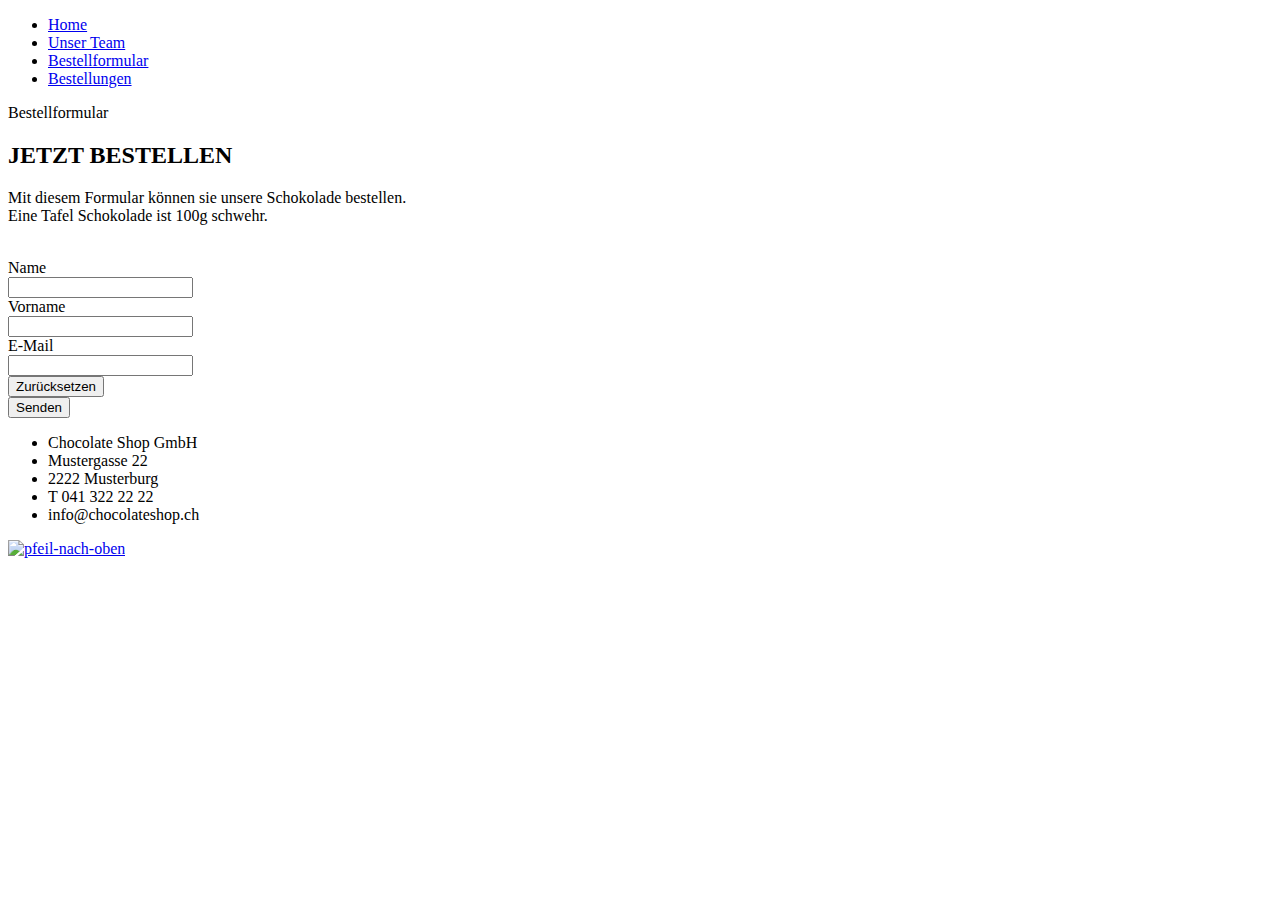
==== formular.html @ b45d3a39 "Add files via upload" ====
<!DOCTYPE html>
<html lang="de">

<head>
  <meta charset="UTF-8">
  <meta name="viewport" content="width=device-width, initial-scale=1.0">
  <!--Verlinkung des CSS Files-->
  <link rel="stylesheet" href="CSS/formular.css">
  <title>Bestellormular</title>
</head>

<body>

  <!--Aufbau des Headers-->
  <header>
    <!--Aufbau der Navigation-->
    <nav class="navigation">
      <ul class="navigation-liste">
        <li><a href="index.html">Home</a></li>
        <li><a href="shop.html">Unser Team</a></li>
        <li><a href="formular.html" id="hier">Bestellformular</a></li>
        <li><a href="ausgabe.php">Bestellungen</a></li>
      </ul>
    </nav>
    <p>Bestellformular</p>
  </header>


  <!--Aufbau der Formular Seite-->
  <section class="formular">
    <section class="bestellformular-inhalt">

      <h2>JETZT BESTELLEN</h2>

      <p class="bestellformular-einleitungstext">Mit diesem Formular können sie unsere Schokolade bestellen.<br>Eine
        Tafel Schokolade ist 100g schwehr.</p><br>
      <!--Aufbau des Formulars mit der validateForm FUnktion und der Aktion-->
      <form name="bestellformular" class="bestellformular" onsubmit="return validateForm()" action="speichern.php"
        method="post">

        <div class="eingabefelder">
          <!--Eingabefeld für den Nachnamen-->
          <label for="name">Name </label><br>
          <input type="text" id="name" name="name" required><br>
          <!--div mit error Klasse und ...Err id für die Validierung-->
          <div class="error" id="nameErr"></div>

          <!--Eingabefeld für den Vornamen-->
          <label for="vorname">Vorname </label><br>
          <input type="text" id="vorname" name="vorname" required><br>
          <!--div mit error Klasse und ...Err id für die Validierung-->
          <div class="error" id="vornameErr"></div>

          <!--Eingabefeld für die E-Mail Adresse-->
          <label for="mail">E-Mail </label><br>
          <input type="email" id="mail" name="mail" required>
          <!--div mit error Klasse und ...Err id für die Validierung-->
          <div class="error" id="mailErr"></div>

        <!--Button um alle Eingaben zurückzusetzen-->
        <div class="loeschbutton">
          <button type="reset">Zurücksetzen</button>
        </div>

        <!--Button um das Formular abzusenden-->
        <div class="sendebutton">
          <button type="submit">Senden</button>
        </div>
      </form>

      <!--Verlinkund des Javascript files für die Validierung-->
      <script src="Script/validierung.js"></script>

    </section>
  </section>

  <!--Aufbau des Footers-->
  <footer class="footerinhalt">
    <ul class="footer-adresse">
      <li>Chocolate Shop GmbH</li>
      <li>Mustergasse 22</li>
      <li>2222 Musterburg</li>
      <li>T 041 322 22 22</li>
      <li class="email-footer">info@chocolateshop.ch</li>
    </ul>

    <!--Icon unten Rechts im Footer um mit einem Klick wieder nach Oben zu gelangen-->
    <a href="#top" class="pfeil-nach-oben"><img class="pfeil-nach-oben-bild" src="Bilder/pfeil-nach-oben.png"
        alt="pfeil-nach-oben" title="nach oben"></a>
  </footer>
</body>

</html>
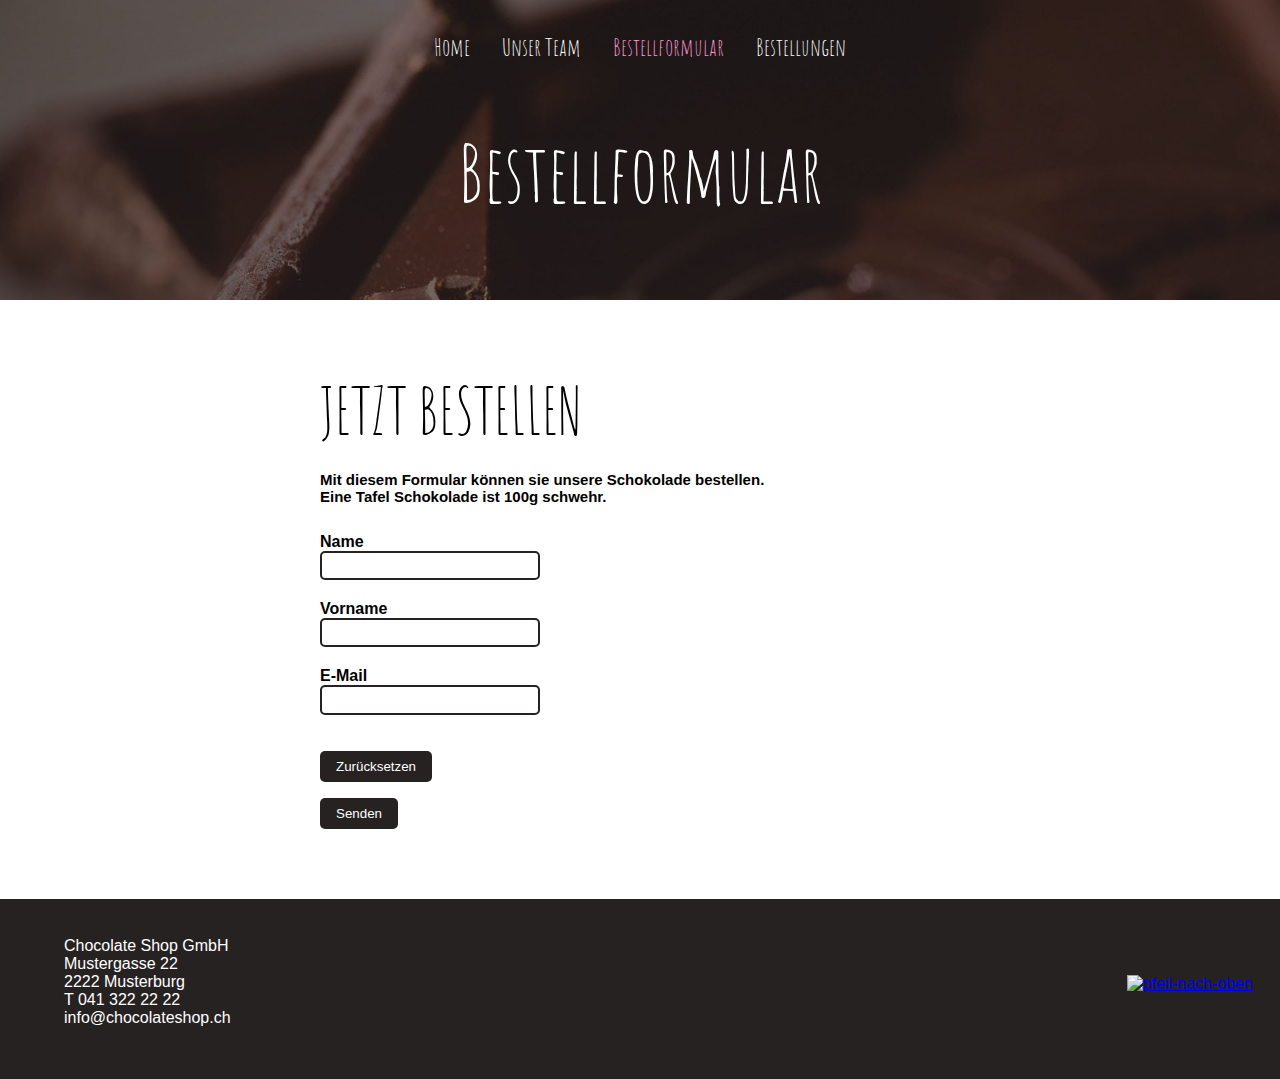
==== commit 915adcc1: "Update formular.html" ====
--- a/formular.html
+++ b/formular.html
@@ -5,7 +5,7 @@
   <meta charset="UTF-8">
   <meta name="viewport" content="width=device-width, initial-scale=1.0">
   <!--Verlinkung des CSS Files-->
-  <link rel="stylesheet" href="CSS/formular.css">
+  <link rel="stylesheet" href="assets/css/formular.css">
   <title>Bestellormular</title>
 </head>
 
@@ -85,9 +85,9 @@
     </ul>
 
     <!--Icon unten Rechts im Footer um mit einem Klick wieder nach Oben zu gelangen-->
-    <a href="#top" class="pfeil-nach-oben"><img class="pfeil-nach-oben-bild" src="Bilder/pfeil-nach-oben.png"
+    <a href="#top" class="pfeil-nach-oben"><img class="pfeil-nach-oben-bild" src="assets/Bilder/pfeil-nach-oben.png"
         alt="pfeil-nach-oben" title="nach oben"></a>
   </footer>
 </body>
 
-</html>+</html>
--- a/assets/css/formular.css
+++ b/assets/css/formular.css
@@ -0,0 +1,373 @@
+/*importierte Schriftart*/
+@import url('https://fonts.googleapis.com/css2?family=Amatic+SC&family=Tangerine&display=swap');
+
+/*Grundlegendes Styling wenn nichts anderes definiert wird*/
+*{
+    font-family: 'Segoe UI', Tahoma, Geneva, Verdana, sans-serif;
+    margin: 0;
+    padding: 0;
+    border: none;
+}
+
+/*Styling der Titel*/
+h1{
+    font-size: 6rem;
+    font-family: 'Amatic SC', cursive;
+}
+
+h2{
+    font-size: 4rem;
+    font-family: 'Amatic SC', cursive;
+    font-weight: lighter;
+}
+
+/*Styling des Headers*/
+header{
+    background-image: url(../Bilder/titelbild2.jpg);
+    color: white;
+    text-align: center;
+    background-size: cover;
+    height: 300px;
+}
+
+header p{
+    font-size: 5rem;
+    font-family: 'Amatic SC', cursive;
+    padding-top: 60px;
+}
+
+/*Styling der Navigation*/
+.navigation-liste{
+    display: flex;
+    justify-content: center;
+}
+
+.navigation-liste li{
+    list-style: none;
+    margin-top: 2rem;
+    font-size: 1.5rem;
+}
+
+.navigation-liste a{
+    text-decoration: none;
+    text-align: right;
+    color: white;
+    font-family: 'Amatic SC', cursive;
+    padding: 0 1rem 0 1rem
+}
+
+.navigation-liste a:hover{
+    color: rgb(255, 73, 173);
+}
+
+#hier{
+    color: rgb(255, 154, 210)
+}
+
+/*Styling des Formulars*/
+.formular{
+    margin: 70px 20px 70px 25%;
+}
+
+.bestellformular-inhalt h2{
+    padding-bottom: 20px;
+}
+
+.bestellformular-inhalt p{
+    font-weight: bold;
+    font-size: 15px;
+    padding-bottom: 10px;
+}
+
+.eingabefelder input{
+    margin-bottom: 10px;
+}
+
+label{
+    font-weight: bold;
+}
+
+input{
+    border: 2px solid rgb(39, 34, 34);
+    border-radius: 5px;
+    padding: 0.1rem 0.5rem 0.1rem 0.5rem;
+}
+
+textarea{
+    margin-top: 0.2rem;
+    border: 2px solid rgb(39, 34, 34);
+    border-radius: 5px;
+    padding: 0.1rem 0.5rem 0.1rem 0.5rem;
+    width: 220px;
+    height: 150px;
+}
+
+.multiplechoice label{
+    font-weight: normal;
+}
+
+.multiplechoice{
+    width: 150px;
+    margin: 0;
+}
+
+#pink-roses{
+    margin-left: 50px;
+}
+
+#salted-peanuts{
+    margin-left: 22px;
+}
+
+#crispy-chocolate{
+    margin-left: 6px;
+}
+
+#coconut-milk{
+    margin-left: 31px;
+}
+
+
+#anzahl{
+    border:2px solid rgb(39, 34, 34);
+    height: 22px;
+    width: 44px;
+    margin-left: 10px;
+    margin-bottom: 10px;
+}
+
+#anrede{
+    border:2px solid rgb(39, 34, 34);
+    border-radius: 5px;
+    margin-left: 10px;
+}
+
+#name, #vorname, #adresse, #postleitzahlundort, #mail, #telefon{
+    height: 22px;
+    width: 200px;
+}
+
+/*Styling der Fehlermeldung der Javascript-Validierung*/
+.error{
+    color: red;
+    font-size: 10px;
+    margin-bottom: 10px;
+}
+
+button{
+color: white;
+background-color:rgb(39, 34, 34);
+border: none;
+padding: 0.5rem 1rem 0.5rem 1rem;
+border-radius: 5px;
+margin-top: 1rem;
+cursor: pointer;
+}
+
+button:hover{
+    background-color: #555;
+}
+
+/*Styling des Footers*/
+.footerinhalt{
+    color: white;
+    background-color: rgb(39, 34, 34);
+    height: 180px;
+    display: flex;
+    flex-direction: row;
+    padding-right: 0;
+}
+
+.footer-adresse{
+    padding: 2.4rem 0 0 4rem;
+}
+
+.footerinhalt li{
+    list-style: none;
+}
+
+.pfeil-nach-oben{
+    padding-left: 80%;
+}
+
+.pfeil-nach-oben-bild{
+    padding-top: 4.8rem;
+    width: 35px;
+    height: 35px;
+}
+
+/*Responsive Design mit media queries*/
+@media screen and (max-width: 1680px){
+
+    .pfeil-nach-oben{
+        padding-left: 75%;
+    }
+
+}
+
+@media screen and (max-width: 1358px){
+
+    .pfeil-nach-oben{
+        padding-left: 70%;
+    }
+}
+
+@media screen and (max-width: 1070px){
+
+    .pfeil-nach-oben{
+        padding-left: 65%;
+    }
+}
+
+@media screen and (max-width: 905px){
+
+    .pfeil-nach-oben{
+        padding-left: 60%;
+    }
+
+}
+
+@media screen and (max-width: 760px){
+    
+    .pfeil-nach-oben{
+        padding-left: 55%;
+    }
+
+
+    h1 {
+        font-size: 4rem;
+        font-family: 'Amatic SC', cursive;
+    }
+    
+    header p{
+        font-size: 3rem;
+        font-family: 'Amatic SC', cursive;
+        padding-top: 80px;
+    }
+
+    h2{
+        font-size: 3rem;
+        font-family: 'Amatic SC', cursive;
+        font-weight: lighter;
+    }
+}
+
+@media screen and (max-width: 666px){
+
+    .pfeil-nach-oben{
+        padding-left: 47%;
+    }
+}
+
+@media screen and (max-width: 539px){
+
+    .pfeil-nach-oben{
+        padding-left: 35%;
+    }
+
+}
+
+@media screen and (max-width: 450px){
+
+    .pfeil-nach-oben{
+        padding-left: 25%;
+    }
+
+    .navigation-liste a{
+        font-size: 18px;
+    }
+
+
+    h1 {
+        font-size: 3.5rem;
+        font-family: 'Amatic SC', cursive;
+    }
+    
+
+    h2{
+        font-size: 2.5rem;
+        font-family: 'Amatic SC', cursive;
+        font-weight: lighter;
+    }
+
+    .formular{
+        margin-left: 15%;
+    }
+    
+}
+
+@media screen and (max-width: 380px){
+    .footer-adresse{
+        padding: 2.4rem 0 0 2rem;
+    }
+
+    h1 {
+        font-size: 3rem;
+        font-family: 'Amatic SC', cursive;
+    }
+    
+    header p{
+        font-size: 2.5rem;
+        font-family: 'Amatic SC', cursive;
+    }
+
+    h2{
+        font-size: 2rem;
+        font-family: 'Amatic SC', cursive;
+        font-weight: lighter;
+    }
+
+    .navigation-liste a{
+        padding: 0 0.5rem 0 0.5rem;
+    }
+
+}
+
+@media screen and (max-width: 340px){
+    .formular{
+        margin-left: 25px;
+    }
+}
+
+@media screen and (max-width: 330px){
+    .navigation-liste a{
+        font-size: 15px;
+    }
+}
+
+@media screen and (max-width: 320px){
+
+    .pfeil-nach-oben{
+        padding-left: 12%;
+    }
+
+    input{
+        width: 180px;
+    }
+}
+
+@media screen and (max-width: 319px){
+
+    h1 {
+        font-size: 2.7rem;
+        font-family: 'Amatic SC', cursive;
+    }
+    
+    header p{
+        font-size: 2rem;
+        font-family: 'Amatic SC', cursive;
+    }
+
+    h2{
+        font-size: 1.7rem;
+        font-family: 'Amatic SC', cursive;
+        font-weight: lighter;
+    }
+    
+    .navigation-liste li{
+        list-style: none;
+        margin-top: 2rem;
+        font-size: 1.2rem;
+    }
+
+}
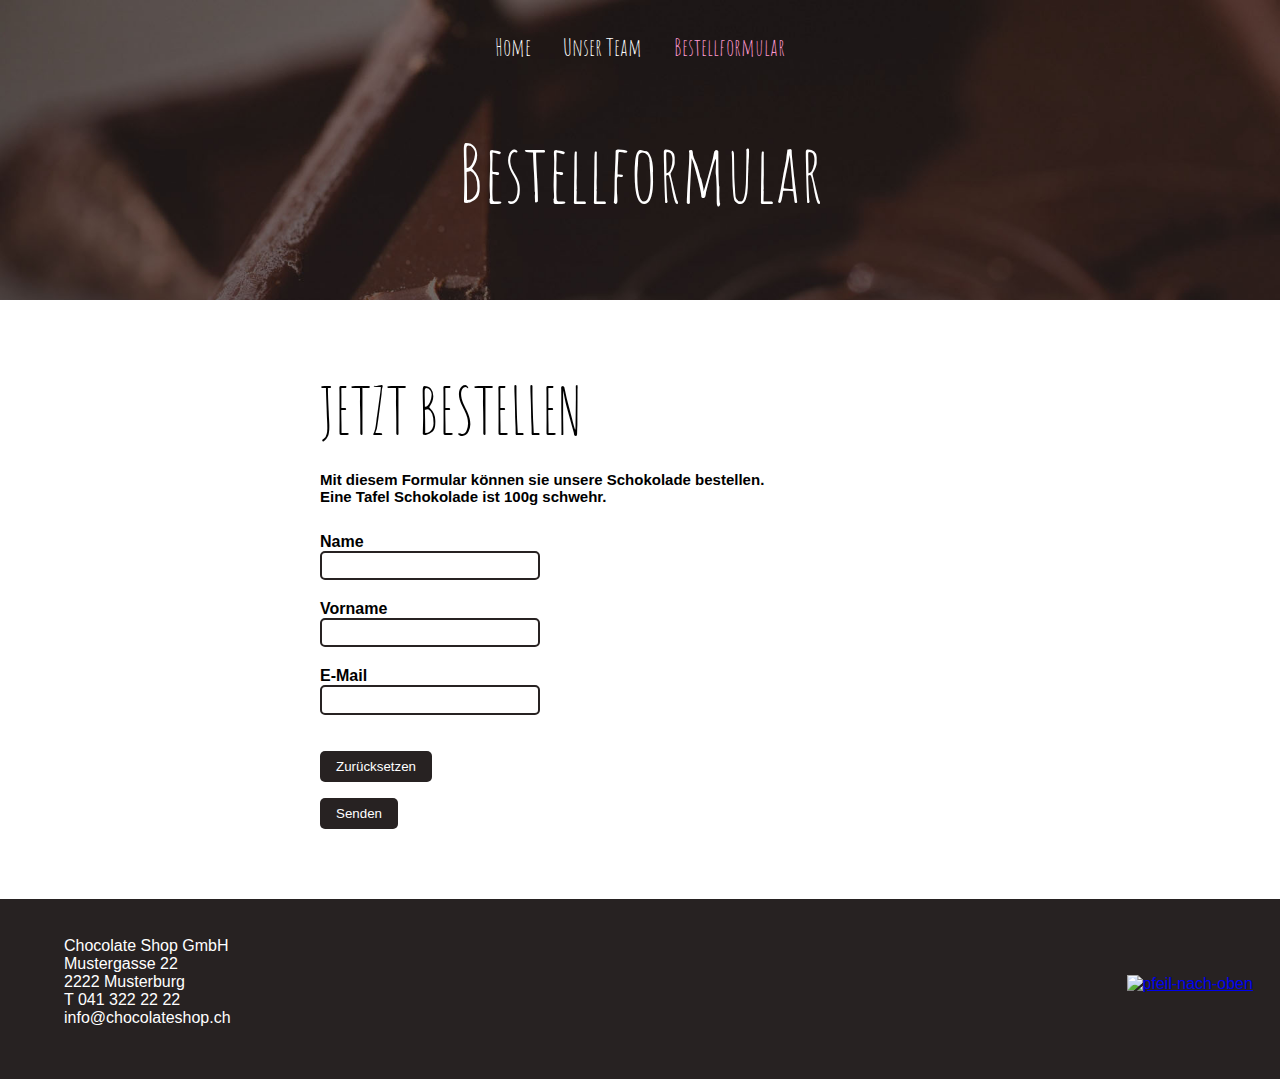
==== commit a23d560a: "Update formular.html" ====
--- a/formular.html
+++ b/formular.html
@@ -19,7 +19,6 @@
         <li><a href="index.html">Home</a></li>
         <li><a href="shop.html">Unser Team</a></li>
         <li><a href="formular.html" id="hier">Bestellformular</a></li>
-        <li><a href="ausgabe.php">Bestellungen</a></li>
       </ul>
     </nav>
     <p>Bestellformular</p>
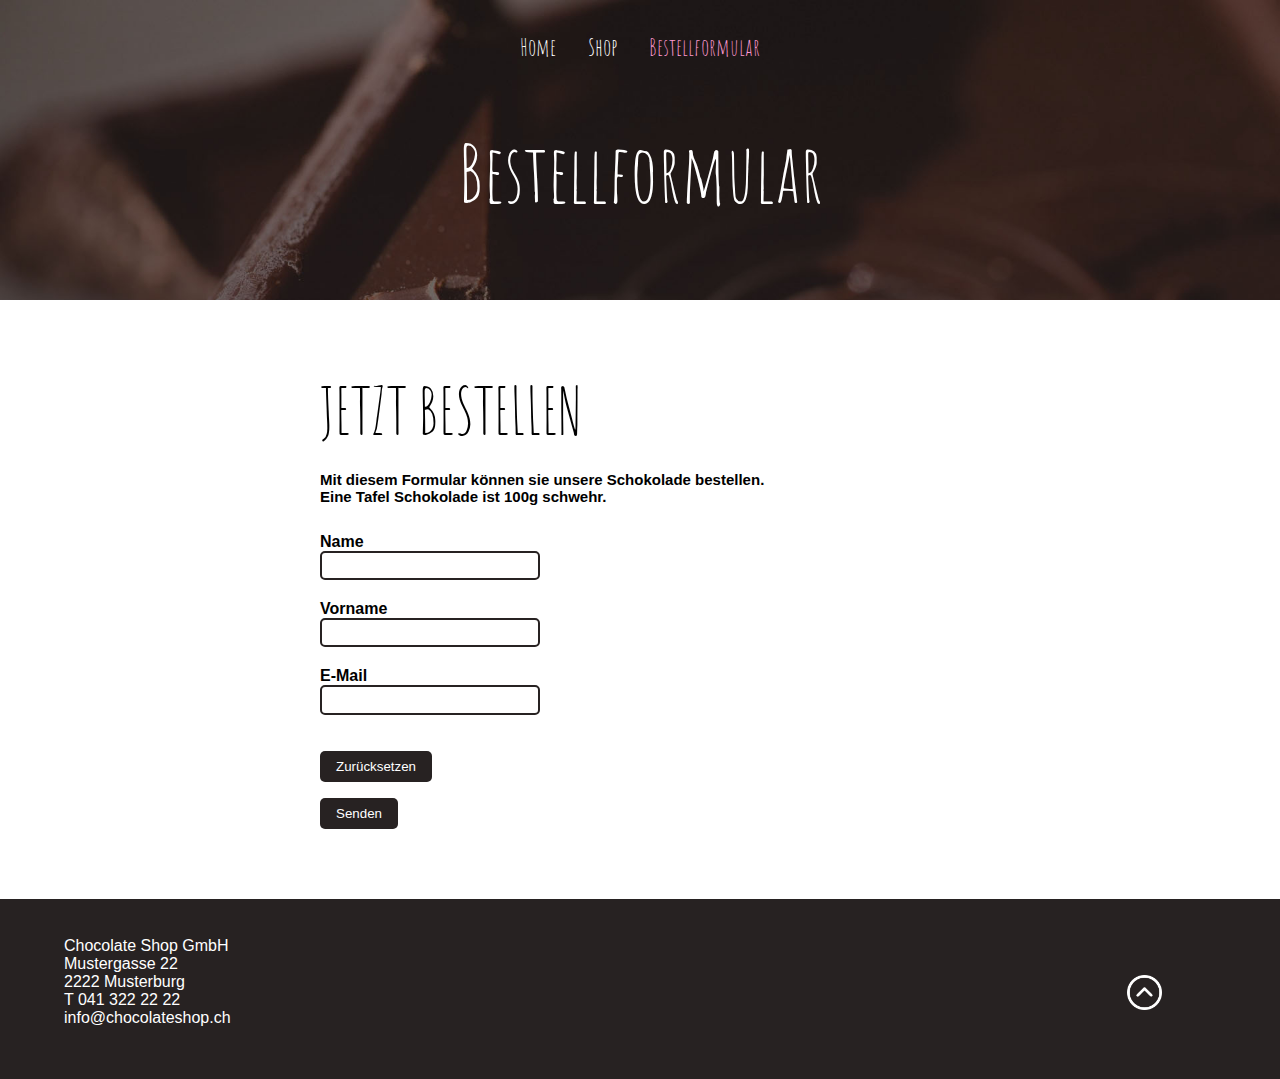
==== commit 3a66d080: "Update formular.html" ====
--- a/formular.html
+++ b/formular.html
@@ -17,7 +17,7 @@
     <nav class="navigation">
       <ul class="navigation-liste">
         <li><a href="index.html">Home</a></li>
-        <li><a href="shop.html">Unser Team</a></li>
+        <li><a href="shop.html">Shop</a></li>
         <li><a href="formular.html" id="hier">Bestellformular</a></li>
       </ul>
     </nav>
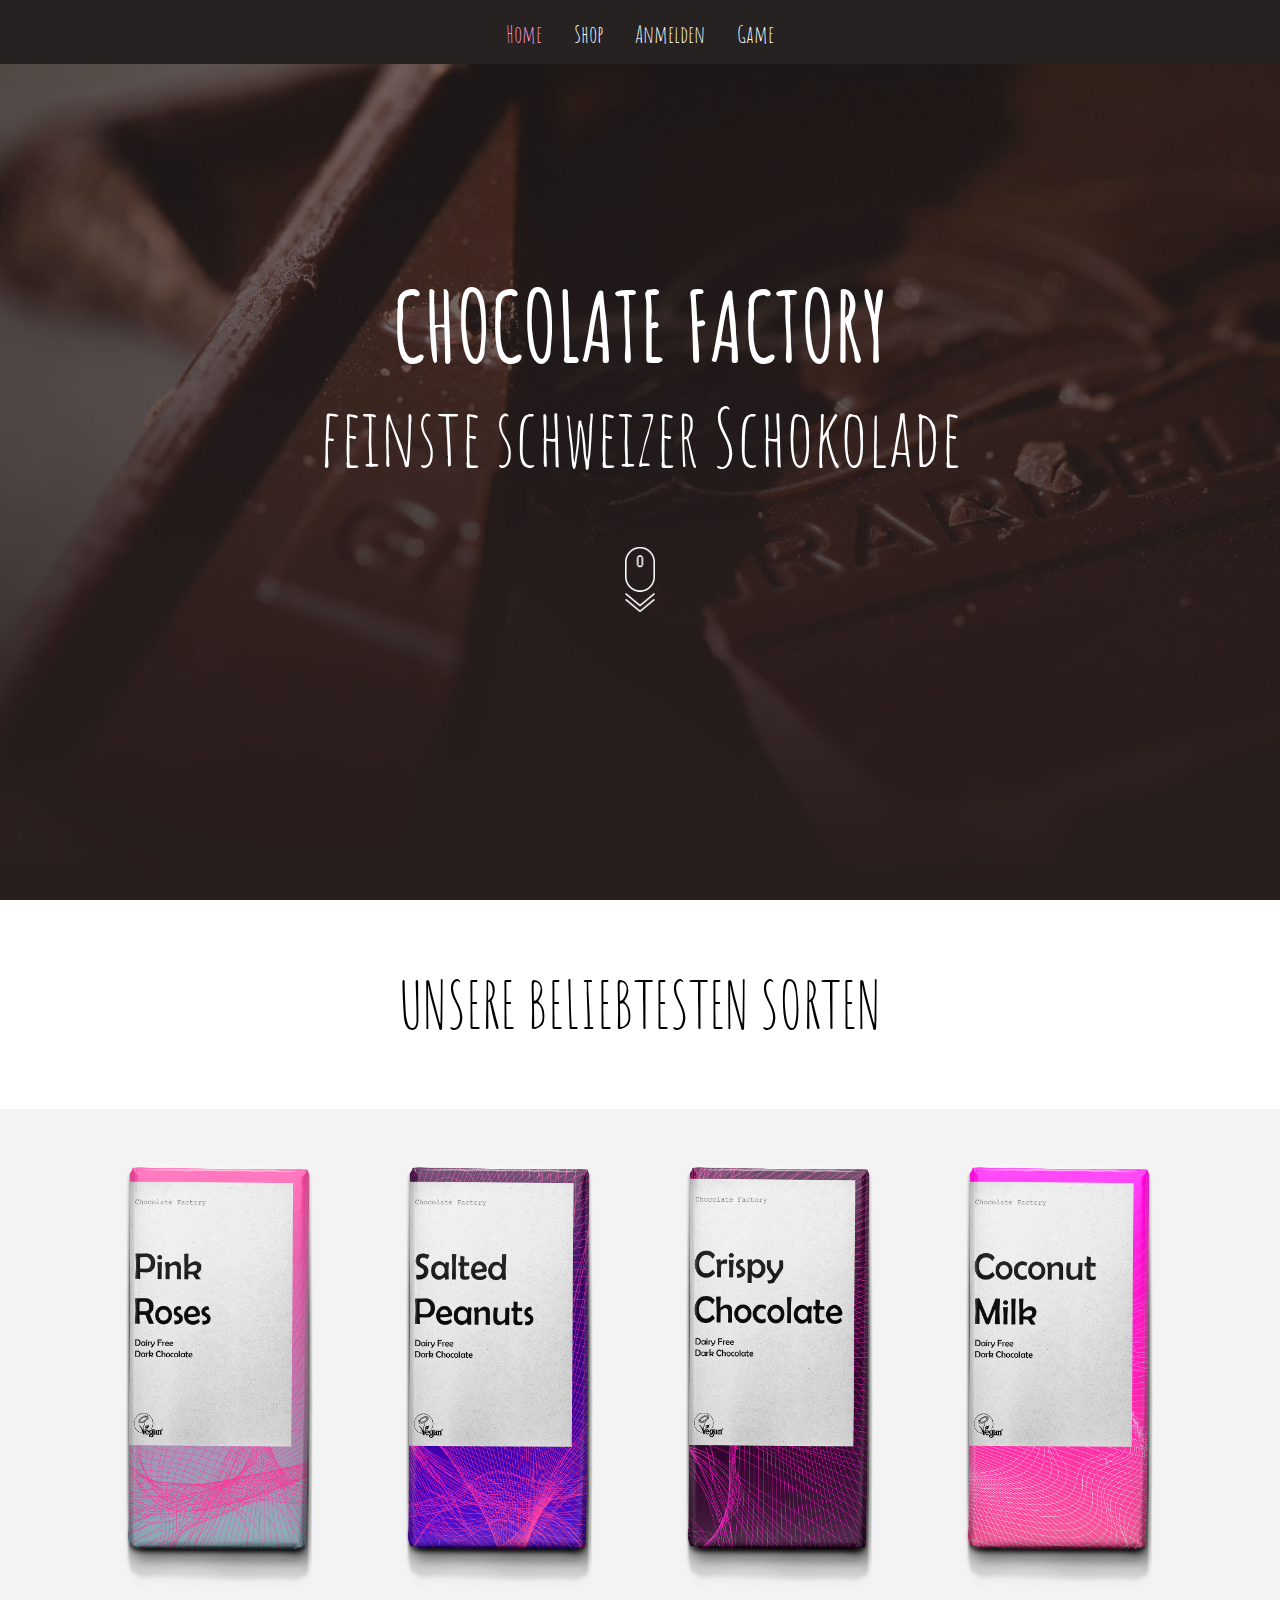
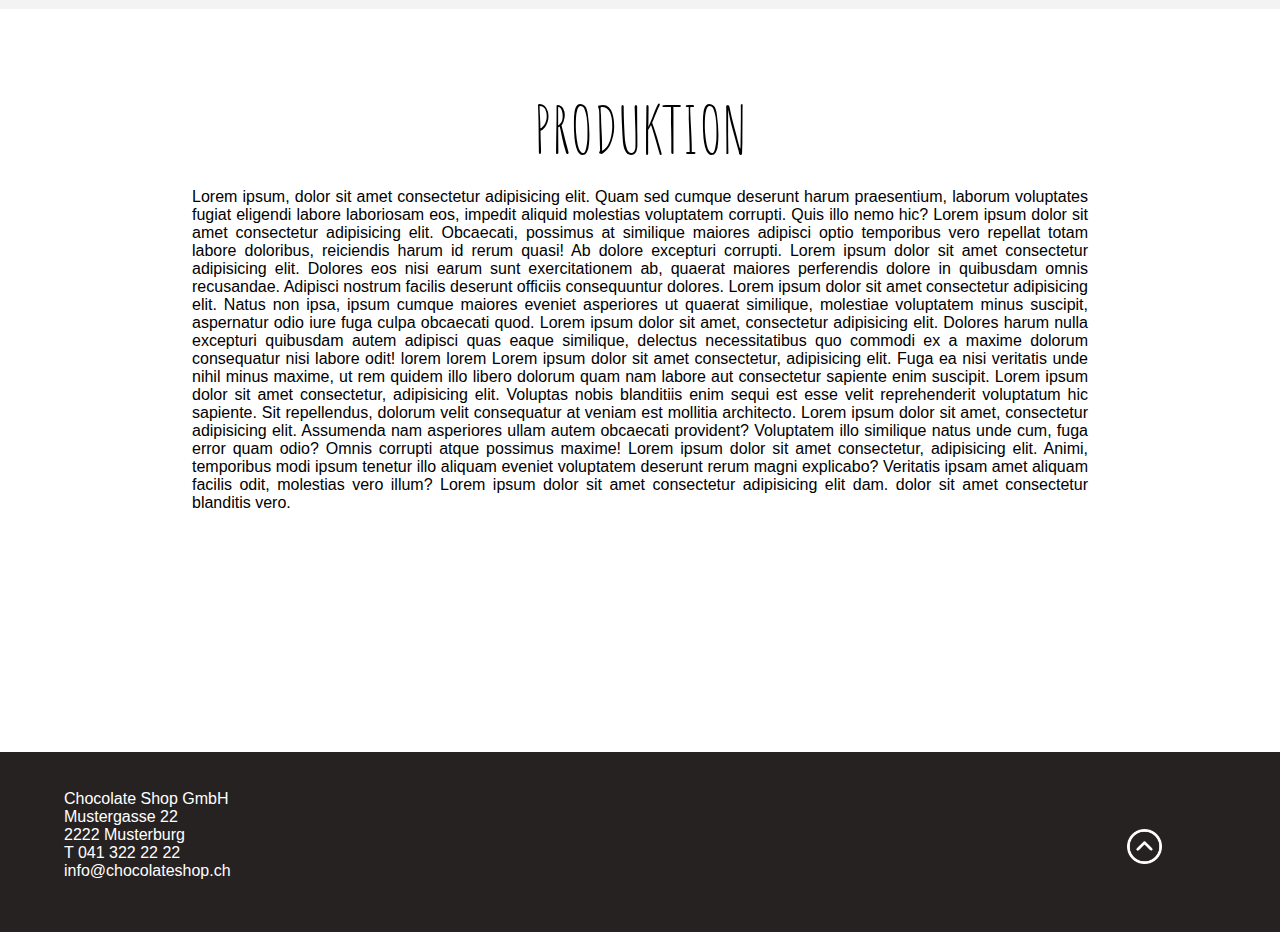
==== commit b82a7c18: "Update formular.html" ====
--- a/formular.html
+++ b/formular.html
@@ -2,91 +2,95 @@
 <html lang="de">
 
 <head>
-  <meta charset="UTF-8">
-  <meta name="viewport" content="width=device-width, initial-scale=1.0">
-  <!--Verlinkung des CSS Files-->
-  <link rel="stylesheet" href="assets/css/formular.css">
-  <title>Bestellormular</title>
+    <meta charset="UTF-8">
+    <meta http-equiv="X-UA-Compatible" content="IE=edge">
+    <meta name="viewport" content="width=device-width, initial-scale=1.0">
+    <!--Verlinkung des CSS files-->
+    <link href="assets/css/style.css" rel="stylesheet">
+    <title>Chocolate Shop</title>
 </head>
 
 <body>
+    <!--Aufbau des Headers-->
+    <header>
 
-  <!--Aufbau des Headers-->
-  <header>
-    <!--Aufbau der Navigation-->
-    <nav class="navigation">
-      <ul class="navigation-liste">
-        <li><a href="index.html">Home</a></li>
-        <li><a href="shop.html">Shop</a></li>
-        <li><a href="formular.html" id="hier">Bestellformular</a></li>
-      </ul>
-    </nav>
-    <p>Bestellformular</p>
-  </header>
+        <!--Aufbau der Navigation-->
+        <nav class="navigation">
+            <ul class="navigation-liste">
+                <li><a href="index.html" id="hier">Home</a></li>
+                <li><a href="shop.html">Shop</a></li>
+                <li><a href="formular.html">Anmelden</a></li>
+                <li><a href="game.html">Game</a></li>
+            </ul>
+        </nav>
+        <h1>CHOCOLATE FACTORY</h1>
+        <p>feinste schweizer Schokolade</p>
 
+        <img class="pfeil-icon" src="assets/Bilder/scroll-icon.png" alt="scroll-icon" title="nach unten scrollen">
+    </header>
 
-  <!--Aufbau der Formular Seite-->
-  <section class="formular">
-    <section class="bestellformular-inhalt">
+    <!--Aufbau der Sortenvorschau-->
+    <section id="sorten-vorschau">
+        <h2>UNSERE BELIEBTESTEN SORTEN</h2>
+        <div class="sorten-vorschau-inhalt">
+            <img class="bild-bestseller" src="assets/Bilder/pink-rose.png" alt="pink-roses" title="Pink Roses">
+            <img class="bild-bestseller" src="assets/Bilder/salted-peanuts.png" alt="salted-peanuts" title="Salted Peanuts">
+            <img class="bild-bestseller" src="assets/Bilder/crispy-chocolat.png" alt="crispy-chocolate" title="Crispy Chocolate">
+            <img class="bild-bestseller" src="assets/Bilder/coconut-milk.png" alt="coconut-milk" title="Coconut Milk">
+        </div>
+    </section>
 
-      <h2>JETZT BESTELLEN</h2>
+    <!--Inhalt des Produktion-Texts auf der Startseite-->
+    <div class="produktion">
+        <h2>PRODUKTION</h2><br>
+        <p>
+            Lorem ipsum, dolor sit amet consectetur adipisicing elit. Quam sed cumque deserunt harum praesentium,
+            laborum voluptates fugiat eligendi labore laboriosam eos, impedit aliquid molestias voluptatem corrupti.
+            Quis illo nemo hic? Lorem ipsum dolor sit amet consectetur adipisicing elit. Obcaecati, possimus at
+            similique
+            maiores adipisci optio temporibus vero repellat totam labore doloribus, reiciendis harum id rerum quasi!
+            Ab dolore excepturi corrupti. Lorem ipsum dolor sit amet consectetur adipisicing elit. Dolores eos nisi
+            earum sunt exercitationem ab, quaerat maiores perferendis dolore in quibusdam omnis recusandae. Adipisci
+            nostrum facilis deserunt officiis consequuntur dolores. Lorem ipsum dolor sit amet consectetur adipisicing
+            elit.
+            Natus non ipsa, ipsum cumque maiores eveniet asperiores ut quaerat similique, molestiae voluptatem minus
+            suscipit,
+            aspernatur odio iure fuga culpa obcaecati quod. Lorem ipsum dolor sit amet, consectetur adipisicing elit.
+            Dolores harum nulla excepturi quibusdam autem adipisci quas eaque similique, delectus necessitatibus quo
+            commodi ex a maxime dolorum consequatur nisi labore odit! lorem lorem Lorem ipsum dolor sit amet
+            consectetur,
+            adipisicing elit. Fuga ea nisi veritatis unde nihil minus maxime, ut rem quidem illo libero dolorum quam nam
+            labore aut consectetur sapiente enim suscipit. Lorem ipsum dolor sit amet consectetur, adipisicing elit.
+            Voluptas
+            nobis blanditiis enim sequi est esse velit reprehenderit voluptatum hic sapiente. Sit repellendus, dolorum
+            velit consequatur at veniam est mollitia architecto. Lorem ipsum dolor sit amet, consectetur adipisicing
+            elit.
+            Assumenda nam asperiores ullam autem obcaecati provident? Voluptatem illo similique natus unde cum, fuga
+            error
+            quam odio? Omnis corrupti atque possimus maxime! Lorem ipsum dolor sit amet consectetur, adipisicing elit.
+            Animi,
+            temporibus modi ipsum tenetur illo aliquam eveniet voluptatem deserunt rerum magni explicabo? Veritatis
+            ipsam
+            amet aliquam facilis odit, molestias vero illum? Lorem ipsum dolor sit amet consectetur adipisicing elit
+            dam.
+            dolor sit amet consectetur blanditis vero.
+        </p>
+    </div>
 
-      <p class="bestellformular-einleitungstext">Mit diesem Formular können sie unsere Schokolade bestellen.<br>Eine
-        Tafel Schokolade ist 100g schwehr.</p><br>
-      <!--Aufbau des Formulars mit der validateForm FUnktion und der Aktion-->
-      <form name="bestellformular" class="bestellformular" onsubmit="return validateForm()" action="speichern.php"
-        method="post">
+    <!--Aufbau des Footers-->
+    <footer class="footerinhalt">
+        <ul class="footer-adresse">
+            <li>Chocolate Shop GmbH</li>
+            <li>Mustergasse 22</li>
+            <li>2222 Musterburg</li>
+            <li>T 041 322 22 22</li>
+            <li class="email-footer">info@chocolateshop.ch</li>
+        </ul>
 
-        <div class="eingabefelder">
-          <!--Eingabefeld für den Nachnamen-->
-          <label for="name">Name </label><br>
-          <input type="text" id="name" name="name" required><br>
-          <!--div mit error Klasse und ...Err id für die Validierung-->
-          <div class="error" id="nameErr"></div>
-
-          <!--Eingabefeld für den Vornamen-->
-          <label for="vorname">Vorname </label><br>
-          <input type="text" id="vorname" name="vorname" required><br>
-          <!--div mit error Klasse und ...Err id für die Validierung-->
-          <div class="error" id="vornameErr"></div>
-
-          <!--Eingabefeld für die E-Mail Adresse-->
-          <label for="mail">E-Mail </label><br>
-          <input type="email" id="mail" name="mail" required>
-          <!--div mit error Klasse und ...Err id für die Validierung-->
-          <div class="error" id="mailErr"></div>
-
-        <!--Button um alle Eingaben zurückzusetzen-->
-        <div class="loeschbutton">
-          <button type="reset">Zurücksetzen</button>
-        </div>
-
-        <!--Button um das Formular abzusenden-->
-        <div class="sendebutton">
-          <button type="submit">Senden</button>
-        </div>
-      </form>
-
-      <!--Verlinkund des Javascript files für die Validierung-->
-      <script src="Script/validierung.js"></script>
-
-    </section>
-  </section>
-
-  <!--Aufbau des Footers-->
-  <footer class="footerinhalt">
-    <ul class="footer-adresse">
-      <li>Chocolate Shop GmbH</li>
-      <li>Mustergasse 22</li>
-      <li>2222 Musterburg</li>
-      <li>T 041 322 22 22</li>
-      <li class="email-footer">info@chocolateshop.ch</li>
-    </ul>
-
-    <!--Icon unten Rechts im Footer um mit einem Klick wieder nach Oben zu gelangen-->
-    <a href="#top" class="pfeil-nach-oben"><img class="pfeil-nach-oben-bild" src="assets/Bilder/pfeil-nach-oben.png"
-        alt="pfeil-nach-oben" title="nach oben"></a>
-  </footer>
+        <!--Icon unten Rechts im Footer um mit einem Klick wieder nach Oben zu gelangen-->
+        <a href="#top" class="pfeil-nach-oben"><img class="pfeil-nach-oben-bild" src="assets/Bilder/pfeil-nach-oben.png"
+                alt="pfeil-nach-oben" title="nach oben"></a>
+    </footer>
 </body>
 
 </html>
--- a/assets/css/style.css
+++ b/assets/css/style.css
@@ -0,0 +1,511 @@
+/*importierte Schriftart*/
+@import url('https://fonts.googleapis.com/css2?family=Amatic+SC&family=Tangerine&display=swap');
+
+/*Grundlegendes Styling wenn nichts anderes definiert wird*/
+*{
+    font-family: 'Segoe UI', Tahoma, Geneva, Verdana, sans-serif;
+    margin: 0;
+    padding: 0;
+    border: none;
+}
+
+/*Styling der Titel*/
+h1{
+    font-size: 6rem;
+    font-family: 'Amatic SC', cursive;
+}
+
+h2{
+    font-size: 4rem;
+    font-family: 'Amatic SC', cursive;
+    font-weight: lighter;
+}
+
+/*Styling des Headers*/
+header{
+    background-image: url(../Bilder/titelbild2.jpg);
+    color: white;
+    text-align: center;
+    background-size: cover;
+    height: 1500px;
+}
+
+header h1 {
+    padding-top: 300px;
+}
+
+header p{
+    font-size: 5rem;
+    font-family: 'Amatic SC', cursive;
+}
+
+.pfeil-icon{
+    padding-top: 60px;
+    width: 30px;
+    height: 65px;
+}
+
+/*Styling der Navigation*/
+
+.navigation{
+    position: sticky;
+    top: 0;
+}
+
+.navigation-liste{
+    display: flex;
+    justify-content: center;
+    background-color: rgb(39, 34, 34);
+    height: 4rem;
+}
+
+
+.navigation-liste li{
+    list-style: none;
+    margin-top: 1.2rem;
+    font-size: 1.5rem;
+}
+
+.navigation-liste a{
+    text-decoration: none;
+    text-align: right;
+    color: white;
+    font-family: 'Amatic SC', cursive;
+    padding: 0 1rem 0 1rem
+}
+
+.navigation-liste a:hover{
+    color: rgb(255, 73, 173);
+}
+
+#hier{
+    color: rgb(255, 154, 210)
+}
+
+/*Styling der Sorten Vorschau*/
+#sorten-vorschau h2{
+    padding: 4rem;
+    text-align: center;
+}
+
+.sorten-vorschau-inhalt{
+    display: flex;
+    flex-direction: row;
+    justify-content: center;
+    background-color: #f3f3f3;
+    height: 500px;
+}
+
+.sorten-vorschau-inhalt > img{
+    background-color: #f3f3f3;
+    color: white;    
+    text-align: center;
+    font-size: 30px;
+}
+
+.bild-bestseller{
+    width: 200px;
+    height: 430px;
+    padding: 50px 40px 0 40px;
+}
+
+/*Styling des Produktion-Textes*/
+.produktion{
+    margin: 50px 25% 50% 25%;
+}
+
+.produktion h2{
+    text-align: center;
+    margin-top: 5rem;
+}
+
+.produktion p{
+    text-align: justify;
+}
+
+/*Styling des Footers*/
+.footerinhalt{
+    color: white;
+    background-color: rgb(39, 34, 34);
+    height: 180px;
+    display: flex;
+    flex-direction: row;
+    margin-top: -750px;
+    padding-right: 0;
+}
+
+.footer-adresse{
+    padding: 2.4rem 0 0 4rem;
+}
+
+.footerinhalt li{
+    list-style: none;
+}
+
+.pfeil-nach-oben{
+    padding-left: 80%;
+}
+
+.pfeil-nach-oben-bild{
+    padding-top: 4.8rem;
+    width: 35px;
+    height: 35px;
+}
+
+/*Responsive Design mit media queries*/
+@media screen and (max-width: 1899px){
+
+    header{
+        background-image: url(../Bilder/titelbild2.jpg);
+        color: white;
+        text-align: center;
+        background-size: cover;
+        height: 900px;
+    }
+
+    .produktion{
+        margin: 50px 20% 50% 20%;
+    }
+
+    header h1 {
+        padding-top: 200px;
+    }
+}
+
+
+@media screen and (max-width: 1680px){
+
+    .footerinhalt{
+        color: white;
+        background-color: rgb(39, 34, 34);
+        height: 180px;
+        display: flex;
+        flex-direction: row;
+        margin-top: -600px;
+        padding-right: 0;
+    }
+
+    .pfeil-nach-oben{
+        padding-left: 75%;
+    }
+
+    .produktion{
+        margin: 50px 15% 50% 15%;
+    }
+}
+
+@media screen and (max-width: 1358px){
+    .footerinhalt{
+        color: white;
+        background-color: rgb(39, 34, 34);
+        height: 180px;
+        display: flex;
+        flex-direction: row;
+        margin-top: -400px;
+        padding-right: 0;
+    }
+
+    .pfeil-nach-oben{
+        padding-left: 70%;
+    }
+}
+
+@media screen and (max-width: 1200px){
+    .sorten-vorschau-inhalt img{
+        width: 150px;
+        height: 300px;
+    }
+
+    .sorten-vorschau-inhalt{
+        display: flex;
+        flex-direction: row;
+        justify-content: center;
+        background-color: #f3f3f3;
+        height: 380px;
+    }
+}
+
+@media screen and (max-width: 1070px){
+
+    .pfeil-nach-oben{
+        padding-left: 65%;
+    }
+}
+
+@media screen and (max-width: 905px){
+
+    .pfeil-nach-oben{
+        padding-left: 60%;
+    }
+
+    .footerinhalt{
+        color: white;
+        background-color: rgb(39, 34, 34);
+        height: 180px;
+        display: flex;
+        flex-direction: row;
+        margin-top: -300px;
+        padding-right: 0;
+    }
+
+    .bild-bestseller{
+        width: 200px;
+        height: 430px;
+        padding: 50px 20px 0 20px;
+    }
+}
+
+@media screen and (max-width: 760px){
+    
+    .pfeil-nach-oben{
+        padding-left: 55%;
+    }
+
+    .footerinhalt{
+        color: white;
+        background-color: rgb(39, 34, 34);
+        height: 180px;
+        display: flex;
+        flex-direction: row;
+        margin-top: -200px;
+        padding-right: 0;
+    }
+
+    .bild-bestseller{
+        width: 200px;
+        height: 430px;
+        padding: 50px 40px 0 40px;
+    }
+
+    h1 {
+        font-size: 4rem;
+        font-family: 'Amatic SC', cursive;
+    }
+    
+    header p{
+        font-size: 3rem;
+        font-family: 'Amatic SC', cursive;
+    }
+
+    .produktion{
+        margin: 50px 10% 50% 10%;
+    }
+
+    .sorten-vorschau-inhalt{
+        display: flex;
+        flex-direction: row;
+        justify-content: center;
+        background-color: #f3f3f3;
+        height: 800px;
+        flex-wrap: wrap;
+    }
+
+    h2{
+        font-size: 3rem;
+        font-family: 'Amatic SC', cursive;
+        font-weight: lighter;
+    }
+}
+
+@media screen and (max-width: 666px){
+
+    .pfeil-nach-oben{
+        padding-left: 47%;
+    }
+}
+
+@media screen and (max-width: 539px){
+
+    .pfeil-nach-oben{
+        padding-left: 35%;
+    }
+
+    .bild-bestseller{
+        width: 200px;
+        height: 430px;
+        padding: 50px 30px 0 30px;
+    }
+
+}
+
+@media screen and (max-width: 450px){
+    .produktion p{
+        text-align: justify;
+        font-size: smaller;
+    }
+
+    .navigation-liste a{
+        font-size: 18px;
+    }
+
+    .pfeil-nach-oben{
+        padding-left: 25%;
+    }
+
+    .bild-bestseller{
+        width: 200px;
+        height: 430px;
+        padding: 50px 10px 0 10px;
+    }
+
+    .footerinhalt{
+        color: white;
+        background-color: rgb(39, 34, 34);
+        height: 180px;
+        display: flex;
+        flex-direction: row;
+        margin-top: -100px;
+        padding-right: 0;
+    }
+
+    h1 {
+        font-size: 3.5rem;
+        font-family: 'Amatic SC', cursive;
+    }
+    
+    header p{
+        font-size: 2.5rem;
+        font-family: 'Amatic SC', cursive;
+    }
+
+    h2{
+        font-size: 2.5rem;
+        font-family: 'Amatic SC', cursive;
+        font-weight: lighter;
+    }
+
+    header{
+        background-image: url(../Bilder/titelbild2.jpg);
+        color: white;
+        text-align: center;
+        background-size: cover;
+        height: 823px;
+    }
+
+    header h1 {
+        padding-top: 230px;
+    }
+
+    
+}
+
+@media screen and (max-width: 380px){
+    .footer-adresse{
+        padding: 2.4rem 0 0 2rem;
+    }
+
+    .bild-bestseller{
+        width: 200px;
+        height: 430px;
+        padding: 50px 5px 0 5px;
+    }
+
+    h1 {
+        font-size: 3rem;
+        font-family: 'Amatic SC', cursive;
+    }
+    
+    header p{
+        font-size: 2rem;
+        font-family: 'Amatic SC', cursive;
+    }
+
+    h2{
+        font-size: 2rem;
+        font-family: 'Amatic SC', cursive;
+        font-weight: lighter;
+    }
+
+    header{
+        background-image: url(../Bilder/titelbild2.jpg);
+        color: white;
+        text-align: center;
+        background-size: cover;
+        height: 667px;
+    }
+
+    header h1 {
+        padding-top: 190px;
+    }
+
+    .navigation-liste a{
+        padding: 0 0.5rem 0 0.5rem;
+    }
+}
+
+@media screen and (max-width: 330px){
+    .navigation-liste a{
+        font-size: 15px;
+    }
+}
+
+@media screen and (max-width: 320px){
+
+    .pfeil-nach-oben{
+        padding-left: 12%;
+    }
+
+    header{
+        background-image: url(../Bilder/titelbild2.jpg);
+        color: white;
+        text-align: center;
+        background-size: cover;
+        height: 568px;
+    }
+
+    header h1 {
+        padding-top: 150px;
+    }
+}
+
+@media screen and (max-width: 319px){
+
+    .bild-bestseller{
+        width: 200px;
+        height: 430px;
+        padding: 20px 10px 0 10px;
+    }
+
+    .sorten-vorschau-inhalt{
+        display: flex;
+        flex-direction: row;
+        justify-content: center;
+        background-color: #f3f3f3;
+        height: 1300px;
+        flex-wrap: wrap;
+    }
+
+    h1 {
+        font-size: 2.7rem;
+        font-family: 'Amatic SC', cursive;
+    }
+    
+    header p{
+        font-size: 1.7rem;
+        font-family: 'Amatic SC', cursive;
+    }
+
+    h2{
+        font-size: 1.7rem;
+        font-family: 'Amatic SC', cursive;
+        font-weight: lighter;
+    }
+    
+    .navigation-liste li{
+        list-style: none;
+        margin-top: 2rem;
+        font-size: 1.2rem;
+    }
+
+    header{
+        background-image: url(../Bilder/titelbild2.jpg);
+        color: white;
+        text-align: center;
+        background-size: cover;
+        height: 653px;
+    }
+
+    header h1 {
+        padding-top: 200px;
+    }
+}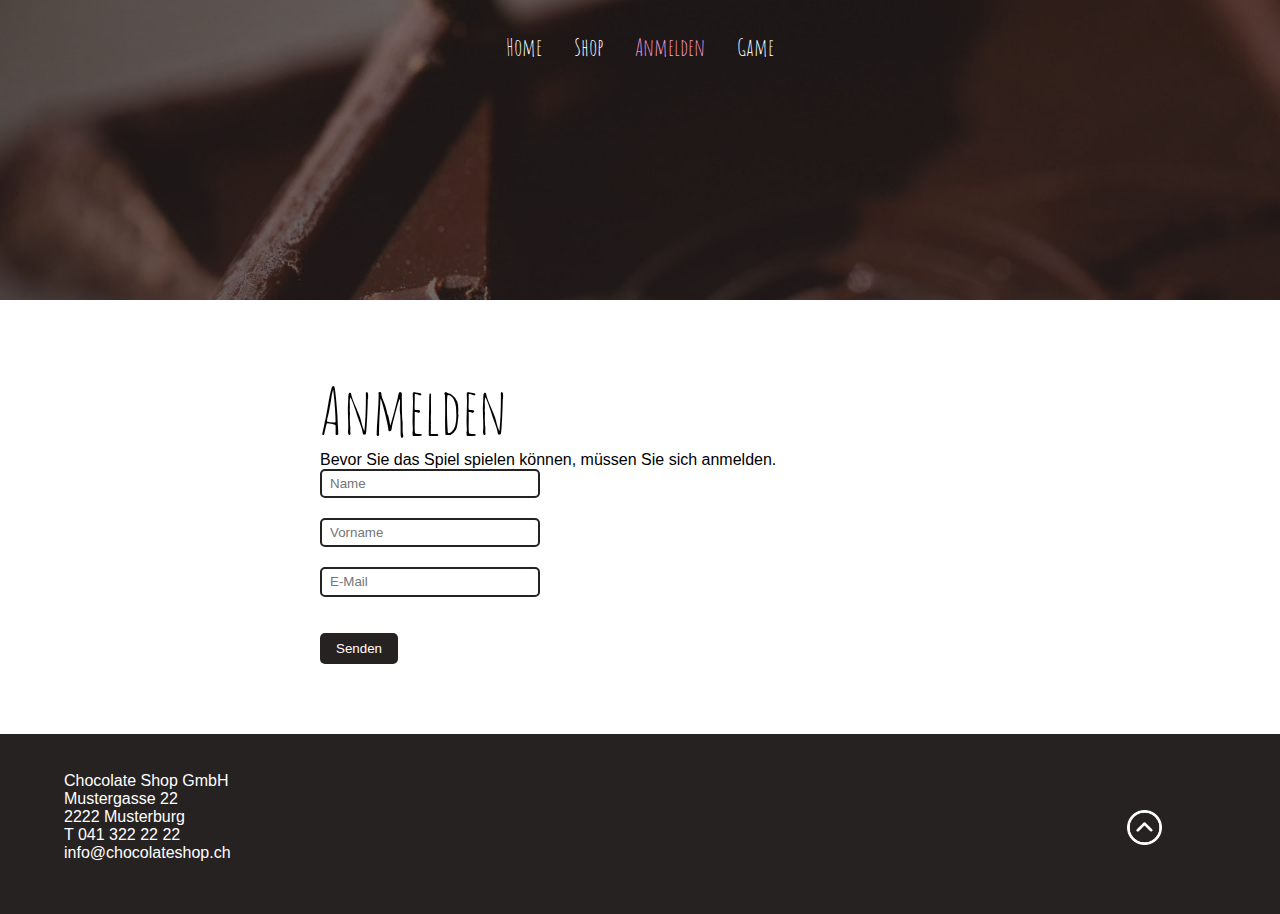
==== commit dc37d484: "Update formular.html" ====
--- a/formular.html
+++ b/formular.html
@@ -2,95 +2,82 @@
 <html lang="de">
 
 <head>
-    <meta charset="UTF-8">
-    <meta http-equiv="X-UA-Compatible" content="IE=edge">
-    <meta name="viewport" content="width=device-width, initial-scale=1.0">
-    <!--Verlinkung des CSS files-->
-    <link href="assets/css/style.css" rel="stylesheet">
-    <title>Chocolate Shop</title>
+  <meta charset="UTF-8">
+  <meta name="viewport" content="width=device-width, initial-scale=1.0">
+  <!--Verlinkung des CSS Files-->
+  <link rel="stylesheet" href="assets/css/formular.css">
+  <title>Anmelden</title>
 </head>
 
 <body>
-    <!--Aufbau des Headers-->
-    <header>
 
-        <!--Aufbau der Navigation-->
-        <nav class="navigation">
-            <ul class="navigation-liste">
-                <li><a href="index.html" id="hier">Home</a></li>
-                <li><a href="shop.html">Shop</a></li>
-                <li><a href="formular.html">Anmelden</a></li>
-                <li><a href="game.html">Game</a></li>
-            </ul>
-        </nav>
-        <h1>CHOCOLATE FACTORY</h1>
-        <p>feinste schweizer Schokolade</p>
+  <!--Aufbau des Headers-->
+  <header>
+    <!--Aufbau der Navigation-->
+    <nav class="navigation">
+      <ul class="navigation-liste">
+        <li><a href="index.html">Home</a></li>
+        <li><a href="shop.html">Shop</a></li>
+        <li><a href="formular.html" id="hier">Anmelden</a></li>
+        <li><a href="game.html">Game</a></li>
+      </ul>
+    </nav>
+  </header>
 
-        <img class="pfeil-icon" src="assets/Bilder/scroll-icon.png" alt="scroll-icon" title="nach unten scrollen">
-    </header>
 
-    <!--Aufbau der Sortenvorschau-->
-    <section id="sorten-vorschau">
-        <h2>UNSERE BELIEBTESTEN SORTEN</h2>
-        <div class="sorten-vorschau-inhalt">
-            <img class="bild-bestseller" src="assets/Bilder/pink-rose.png" alt="pink-roses" title="Pink Roses">
-            <img class="bild-bestseller" src="assets/Bilder/salted-peanuts.png" alt="salted-peanuts" title="Salted Peanuts">
-            <img class="bild-bestseller" src="assets/Bilder/crispy-chocolat.png" alt="crispy-chocolate" title="Crispy Chocolate">
-            <img class="bild-bestseller" src="assets/Bilder/coconut-milk.png" alt="coconut-milk" title="Coconut Milk">
+  <!--Aufbau der Formular Seite-->
+  <section class="formular">
+    <section class="anmeldeformular-inhalt">
+
+      <h2>Anmelden</h2>
+      <p>Bevor Sie das Spiel spielen können, müssen Sie sich anmelden. </p>
+
+      <!--Aufbau des Formulars mit der validateForm FUnktion und der Aktion-->
+      <form name="anmeldeformular" class="anmeldeformular" onsubmit="return validateForm()">
+
+        <div class="eingabefelder">
+          <!--Eingabefeld für den Nachnamen-->
+          <input type="text" id="name" name="name" placeholder="Name" required><br>
+          <!--div mit error Klasse und ...Err id für die Validierung-->
+          <div class="error" id="nameErr"></div>
+
+          <!--Eingabefeld für den Vornamen-->
+          <input type="text" id="vorname" name="vorname" placeholder="Vorname" required><br>
+          <!--div mit error Klasse und ...Err id für die Validierung-->
+          <div class="error" id="vornameErr"></div>
+
+          <!--Eingabefeld für die E-Mail Adresse-->
+          <input type="email" id="mail" name="mail" placeholder="E-Mail" required>
+          <!--div mit error Klasse und ...Err id für die Validierung-->
+          <div class="error" id="mailErr"></div>
+
+        <!--Button um das Formular abzusenden-->
+        <div class="sendebutton">
+          <button type="submit">Senden</button>
         </div>
+      </form>
+
+      <!--Verlinkund der Javascript files-->
+      <script src="assets/js/validierung.js"></script>
+      <script src="assets/js/form.js"></script>
+
     </section>
+  </section>
 
-    <!--Inhalt des Produktion-Texts auf der Startseite-->
-    <div class="produktion">
-        <h2>PRODUKTION</h2><br>
-        <p>
-            Lorem ipsum, dolor sit amet consectetur adipisicing elit. Quam sed cumque deserunt harum praesentium,
-            laborum voluptates fugiat eligendi labore laboriosam eos, impedit aliquid molestias voluptatem corrupti.
-            Quis illo nemo hic? Lorem ipsum dolor sit amet consectetur adipisicing elit. Obcaecati, possimus at
-            similique
-            maiores adipisci optio temporibus vero repellat totam labore doloribus, reiciendis harum id rerum quasi!
-            Ab dolore excepturi corrupti. Lorem ipsum dolor sit amet consectetur adipisicing elit. Dolores eos nisi
-            earum sunt exercitationem ab, quaerat maiores perferendis dolore in quibusdam omnis recusandae. Adipisci
-            nostrum facilis deserunt officiis consequuntur dolores. Lorem ipsum dolor sit amet consectetur adipisicing
-            elit.
-            Natus non ipsa, ipsum cumque maiores eveniet asperiores ut quaerat similique, molestiae voluptatem minus
-            suscipit,
-            aspernatur odio iure fuga culpa obcaecati quod. Lorem ipsum dolor sit amet, consectetur adipisicing elit.
-            Dolores harum nulla excepturi quibusdam autem adipisci quas eaque similique, delectus necessitatibus quo
-            commodi ex a maxime dolorum consequatur nisi labore odit! lorem lorem Lorem ipsum dolor sit amet
-            consectetur,
-            adipisicing elit. Fuga ea nisi veritatis unde nihil minus maxime, ut rem quidem illo libero dolorum quam nam
-            labore aut consectetur sapiente enim suscipit. Lorem ipsum dolor sit amet consectetur, adipisicing elit.
-            Voluptas
-            nobis blanditiis enim sequi est esse velit reprehenderit voluptatum hic sapiente. Sit repellendus, dolorum
-            velit consequatur at veniam est mollitia architecto. Lorem ipsum dolor sit amet, consectetur adipisicing
-            elit.
-            Assumenda nam asperiores ullam autem obcaecati provident? Voluptatem illo similique natus unde cum, fuga
-            error
-            quam odio? Omnis corrupti atque possimus maxime! Lorem ipsum dolor sit amet consectetur, adipisicing elit.
-            Animi,
-            temporibus modi ipsum tenetur illo aliquam eveniet voluptatem deserunt rerum magni explicabo? Veritatis
-            ipsam
-            amet aliquam facilis odit, molestias vero illum? Lorem ipsum dolor sit amet consectetur adipisicing elit
-            dam.
-            dolor sit amet consectetur blanditis vero.
-        </p>
-    </div>
+  <!--Aufbau des Footers-->
+  <footer class="footerinhalt">
+    <ul class="footer-adresse">
+      <li>Chocolate Shop GmbH</li>
+      <li>Mustergasse 22</li>
+      <li>2222 Musterburg</li>
+      <li>T 041 322 22 22</li>
+      <li class="email-footer">info@chocolateshop.ch</li>
+    </ul>
 
-    <!--Aufbau des Footers-->
-    <footer class="footerinhalt">
-        <ul class="footer-adresse">
-            <li>Chocolate Shop GmbH</li>
-            <li>Mustergasse 22</li>
-            <li>2222 Musterburg</li>
-            <li>T 041 322 22 22</li>
-            <li class="email-footer">info@chocolateshop.ch</li>
-        </ul>
-
-        <!--Icon unten Rechts im Footer um mit einem Klick wieder nach Oben zu gelangen-->
-        <a href="#top" class="pfeil-nach-oben"><img class="pfeil-nach-oben-bild" src="assets/Bilder/pfeil-nach-oben.png"
-                alt="pfeil-nach-oben" title="nach oben"></a>
-    </footer>
+    <!--Icon unten Rechts im Footer um mit einem Klick wieder nach Oben zu gelangen-->
+    <a href="#top" class="pfeil-nach-oben"><img class="pfeil-nach-oben-bild" src="assets/Bilder/pfeil-nach-oben.png"
+        alt="pfeil-nach-oben" title="nach oben"></a>
+  </footer>
 </body>
 
 </html>
--- a/assets/css/formular.css
+++ b/assets/css/formular.css
@@ -0,0 +1,373 @@
+/*importierte Schriftart*/
+@import url('https://fonts.googleapis.com/css2?family=Amatic+SC&family=Tangerine&display=swap');
+
+/*Grundlegendes Styling wenn nichts anderes definiert wird*/
+*{
+    font-family: 'Segoe UI', Tahoma, Geneva, Verdana, sans-serif;
+    margin: 0;
+    padding: 0;
+    border: none;
+}
+
+/*Styling der Titel*/
+h1{
+    font-size: 6rem;
+    font-family: 'Amatic SC', cursive;
+}
+
+h2{
+    font-size: 4rem;
+    font-family: 'Amatic SC', cursive;
+    font-weight: lighter;
+}
+
+/*Styling des Headers*/
+header{
+    background-image: url(../Bilder/titelbild2.jpg);
+    color: white;
+    text-align: center;
+    background-size: cover;
+    height: 300px;
+}
+
+header p{
+    font-size: 5rem;
+    font-family: 'Amatic SC', cursive;
+    padding-top: 60px;
+}
+
+/*Styling der Navigation*/
+.navigation-liste{
+    display: flex;
+    justify-content: center;
+}
+
+.navigation-liste li{
+    list-style: none;
+    margin-top: 2rem;
+    font-size: 1.5rem;
+}
+
+.navigation-liste a{
+    text-decoration: none;
+    text-align: right;
+    color: white;
+    font-family: 'Amatic SC', cursive;
+    padding: 0 1rem 0 1rem
+}
+
+.navigation-liste a:hover{
+    color: rgb(255, 73, 173);
+}
+
+#hier{
+    color: rgb(255, 154, 210)
+}
+
+/*Styling des Formulars*/
+.formular{
+    margin: 70px 20px 70px 25%;
+}
+
+.bestellformular-inhalt h2{
+    padding-bottom: 20px;
+}
+
+.bestellformular-inhalt p{
+    font-weight: bold;
+    font-size: 15px;
+    padding-bottom: 10px;
+}
+
+.eingabefelder input{
+    margin-bottom: 10px;
+}
+
+label{
+    font-weight: bold;
+}
+
+input{
+    border: 2px solid rgb(39, 34, 34);
+    border-radius: 5px;
+    padding: 0.1rem 0.5rem 0.1rem 0.5rem;
+}
+
+textarea{
+    margin-top: 0.2rem;
+    border: 2px solid rgb(39, 34, 34);
+    border-radius: 5px;
+    padding: 0.1rem 0.5rem 0.1rem 0.5rem;
+    width: 220px;
+    height: 150px;
+}
+
+.multiplechoice label{
+    font-weight: normal;
+}
+
+.multiplechoice{
+    width: 150px;
+    margin: 0;
+}
+
+#pink-roses{
+    margin-left: 50px;
+}
+
+#salted-peanuts{
+    margin-left: 22px;
+}
+
+#crispy-chocolate{
+    margin-left: 6px;
+}
+
+#coconut-milk{
+    margin-left: 31px;
+}
+
+
+#anzahl{
+    border:2px solid rgb(39, 34, 34);
+    height: 22px;
+    width: 44px;
+    margin-left: 10px;
+    margin-bottom: 10px;
+}
+
+#anrede{
+    border:2px solid rgb(39, 34, 34);
+    border-radius: 5px;
+    margin-left: 10px;
+}
+
+#name, #vorname, #adresse, #postleitzahlundort, #mail, #telefon{
+    height: 22px;
+    width: 200px;
+}
+
+/*Styling der Fehlermeldung der Javascript-Validierung*/
+.error{
+    color: red;
+    font-size: 10px;
+    margin-bottom: 10px;
+}
+
+button{
+color: white;
+background-color:rgb(39, 34, 34);
+border: none;
+padding: 0.5rem 1rem 0.5rem 1rem;
+border-radius: 5px;
+margin-top: 1rem;
+cursor: pointer;
+}
+
+button:hover{
+    background-color: #555;
+}
+
+/*Styling des Footers*/
+.footerinhalt{
+    color: white;
+    background-color: rgb(39, 34, 34);
+    height: 180px;
+    display: flex;
+    flex-direction: row;
+    padding-right: 0;
+}
+
+.footer-adresse{
+    padding: 2.4rem 0 0 4rem;
+}
+
+.footerinhalt li{
+    list-style: none;
+}
+
+.pfeil-nach-oben{
+    padding-left: 80%;
+}
+
+.pfeil-nach-oben-bild{
+    padding-top: 4.8rem;
+    width: 35px;
+    height: 35px;
+}
+
+/*Responsive Design mit media queries*/
+@media screen and (max-width: 1680px){
+
+    .pfeil-nach-oben{
+        padding-left: 75%;
+    }
+
+}
+
+@media screen and (max-width: 1358px){
+
+    .pfeil-nach-oben{
+        padding-left: 70%;
+    }
+}
+
+@media screen and (max-width: 1070px){
+
+    .pfeil-nach-oben{
+        padding-left: 65%;
+    }
+}
+
+@media screen and (max-width: 905px){
+
+    .pfeil-nach-oben{
+        padding-left: 60%;
+    }
+
+}
+
+@media screen and (max-width: 760px){
+    
+    .pfeil-nach-oben{
+        padding-left: 55%;
+    }
+
+
+    h1 {
+        font-size: 4rem;
+        font-family: 'Amatic SC', cursive;
+    }
+    
+    header p{
+        font-size: 3rem;
+        font-family: 'Amatic SC', cursive;
+        padding-top: 80px;
+    }
+
+    h2{
+        font-size: 3rem;
+        font-family: 'Amatic SC', cursive;
+        font-weight: lighter;
+    }
+}
+
+@media screen and (max-width: 666px){
+
+    .pfeil-nach-oben{
+        padding-left: 47%;
+    }
+}
+
+@media screen and (max-width: 539px){
+
+    .pfeil-nach-oben{
+        padding-left: 35%;
+    }
+
+}
+
+@media screen and (max-width: 450px){
+
+    .pfeil-nach-oben{
+        padding-left: 25%;
+    }
+
+    .navigation-liste a{
+        font-size: 18px;
+    }
+
+
+    h1 {
+        font-size: 3.5rem;
+        font-family: 'Amatic SC', cursive;
+    }
+    
+
+    h2{
+        font-size: 2.5rem;
+        font-family: 'Amatic SC', cursive;
+        font-weight: lighter;
+    }
+
+    .formular{
+        margin-left: 15%;
+    }
+    
+}
+
+@media screen and (max-width: 380px){
+    .footer-adresse{
+        padding: 2.4rem 0 0 2rem;
+    }
+
+    h1 {
+        font-size: 3rem;
+        font-family: 'Amatic SC', cursive;
+    }
+    
+    header p{
+        font-size: 2.5rem;
+        font-family: 'Amatic SC', cursive;
+    }
+
+    h2{
+        font-size: 2rem;
+        font-family: 'Amatic SC', cursive;
+        font-weight: lighter;
+    }
+
+    .navigation-liste a{
+        padding: 0 0.5rem 0 0.5rem;
+    }
+
+}
+
+@media screen and (max-width: 340px){
+    .formular{
+        margin-left: 25px;
+    }
+}
+
+@media screen and (max-width: 330px){
+    .navigation-liste a{
+        font-size: 15px;
+    }
+}
+
+@media screen and (max-width: 320px){
+
+    .pfeil-nach-oben{
+        padding-left: 12%;
+    }
+
+    input{
+        width: 180px;
+    }
+}
+
+@media screen and (max-width: 319px){
+
+    h1 {
+        font-size: 2.7rem;
+        font-family: 'Amatic SC', cursive;
+    }
+    
+    header p{
+        font-size: 2rem;
+        font-family: 'Amatic SC', cursive;
+    }
+
+    h2{
+        font-size: 1.7rem;
+        font-family: 'Amatic SC', cursive;
+        font-weight: lighter;
+    }
+    
+    .navigation-liste li{
+        list-style: none;
+        margin-top: 2rem;
+        font-size: 1.2rem;
+    }
+
+}
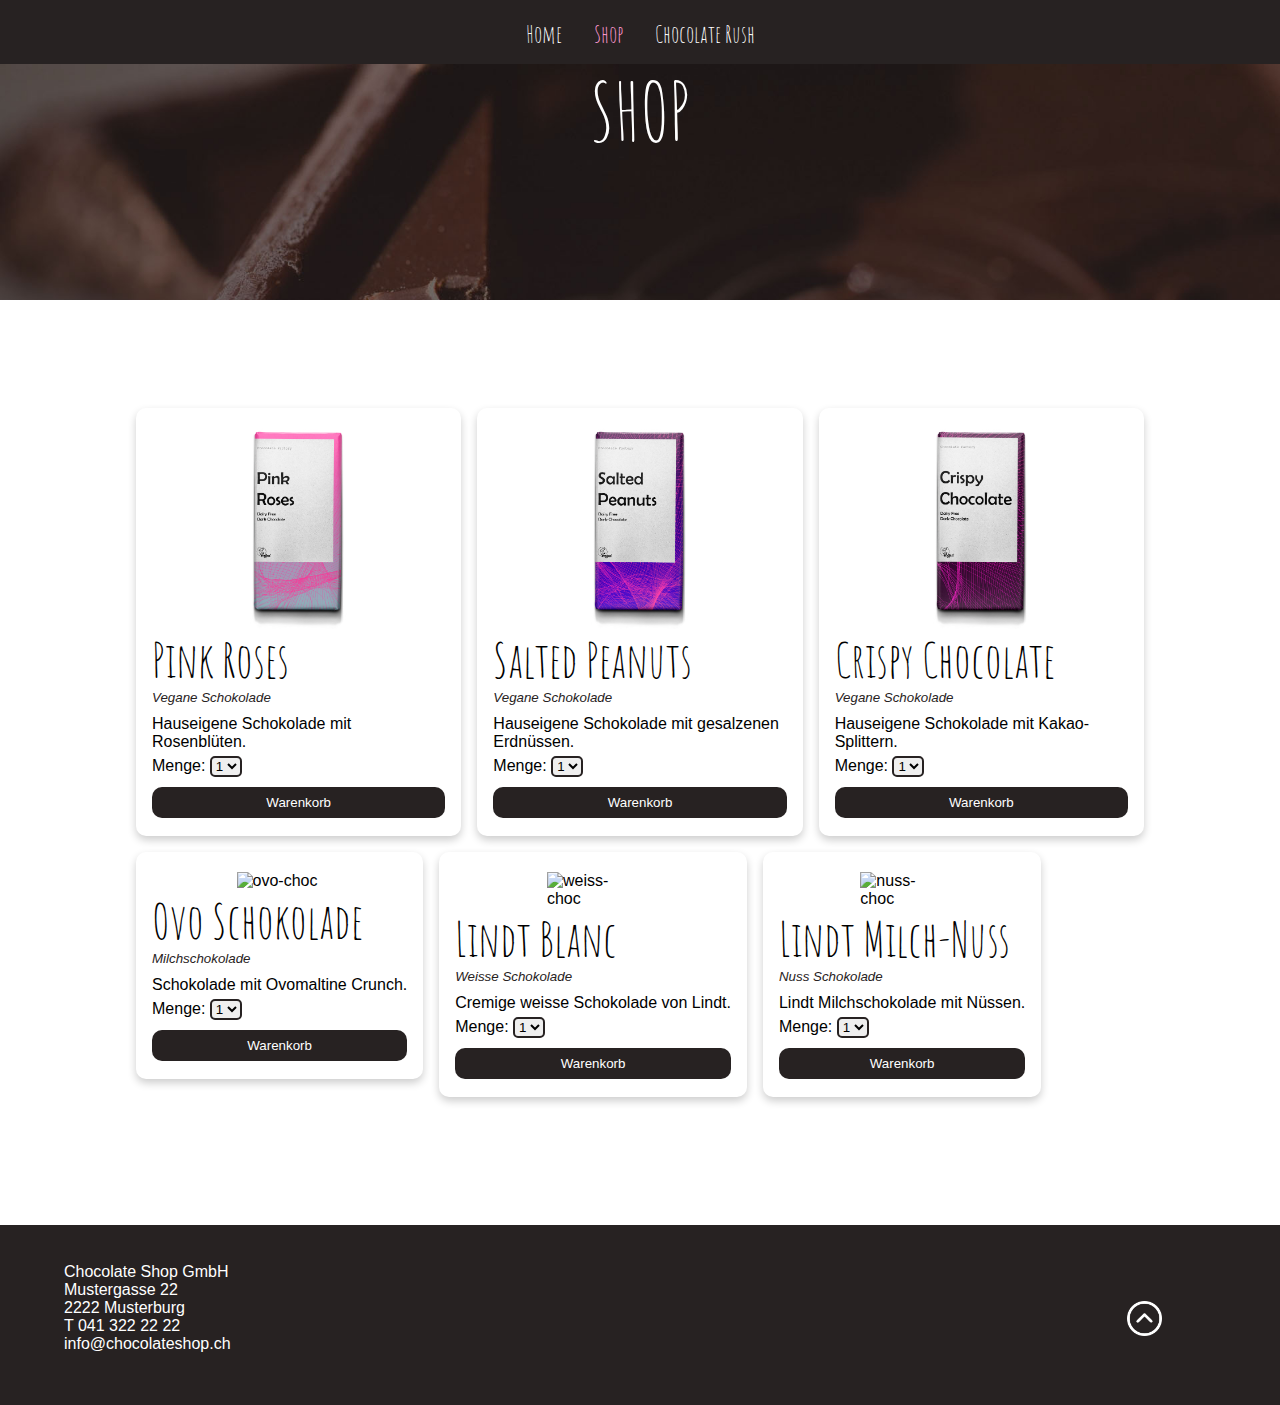
==== commit 3177e2c9: "Update formular.html" ====
--- a/formular.html
+++ b/formular.html
@@ -3,66 +3,173 @@
 
 <head>
   <meta charset="UTF-8">
+  <meta http-equiv="X-UA-Compatible" content="IE=edge">
   <meta name="viewport" content="width=device-width, initial-scale=1.0">
-  <!--Verlinkung des CSS Files-->
-  <link rel="stylesheet" href="assets/css/formular.css">
-  <title>Anmelden</title>
+  <!--Verlinkung des CSS files-->
+  <link href="assets/css/shop.css" rel="stylesheet">
+  <title>Shop</title>
 </head>
 
 <body>
-
   <!--Aufbau des Headers-->
   <header>
     <!--Aufbau der Navigation-->
     <nav class="navigation">
       <ul class="navigation-liste">
         <li><a href="index.html">Home</a></li>
-        <li><a href="shop.html">Shop</a></li>
-        <li><a href="formular.html" id="hier">Anmelden</a></li>
-        <li><a href="game.html">Game</a></li>
+        <li><a href="shop.html" id="hier">Shop</a></li>
+        <!--Weiterleitung an Anmelde Seite bevor Besucher zu game kommt-->
+        <li><a href="formular.html">Chocolate Rush</a></li>
+        <!--<li><a href="game.html">Chocolate Rush</a></li>-->
       </ul>
     </nav>
+
+    <p>SHOP</p>
+
   </header>
 
+  <!--Aufbau der Boxen-->
+  <div class="row">
+    <div class="column">
+      <div class="about-box">
+        <div class="product-placement">
+          <img class="produktbild" src="assets/Bilder/pink-rose.png" alt="pink-roses" title="Pink Roses">
+        </div>
+        <div class="container">
+          <h2>Pink Roses</h2>
+          <p class="title">Vegane Schokolade</p>
+          <p class="description">Hauseigene Schokolade mit Rosenblüten.</p>
+          <label for="menge">Menge:</label>
+          <select name="menge" id="menge">
+            <option value="eins">1</option>
+            <option value="zwei">2</option>
+            <option value="drei">3</option>
+            <option value="vier">4</option>
+            <option value="fuenf">5</option>
+          </select><br>
+          <p><button class="button">Warenkorb</button></p>
+          <br>
+        </div>
+      </div>
+    </div>
 
-  <!--Aufbau der Formular Seite-->
-  <section class="formular">
-    <section class="anmeldeformular-inhalt">
+    <div class="column">
+      <div class="about-box">
+        <div class="product-placement">
+          <img class="produktbild" src="assets/Bilder/salted-peanuts.png" alt="salted-peanuts" title="Salted Peanuts">
+        </div>
+        <div class="container">
+          <h2>Salted Peanuts</h2>
+          <p class="title">Vegane Schokolade</p>
+          <p class="description">Hauseigene Schokolade mit gesalzenen Erdnüssen.</p>
+          <label for="menge">Menge:</label>
+          <select name="menge" id="menge">
+            <option value="eins">1</option>
+            <option value="zwei">2</option>
+            <option value="drei">3</option>
+            <option value="vier">4</option>
+            <option value="fuenf">5</option>
+          </select><br>
+          <p><button class="button">Warenkorb</button></p>
+          <br>
+        </div>
+      </div>
+    </div>
 
-      <h2>Anmelden</h2>
-      <p>Bevor Sie das Spiel spielen können, müssen Sie sich anmelden. </p>
+    <div class="column">
+      <div class="about-box">
+        <div class="product-placement">
+          <img class="produktbild" src="assets/Bilder/crispy-chocolat.png" alt="crispy-chocolate" title="Crispy Chocolate">
+        </div>
+        <div class="container">
+          <h2>Crispy Chocolate</h2>
+          <p class="title">Vegane Schokolade</p>
+          <p class="description">Hauseigene Schokolade mit Kakao-Splittern.</p>
+          <label for="menge">Menge:</label>
+          <select name="menge" id="menge">
+            <option value="eins">1</option>
+            <option value="zwei">2</option>
+            <option value="drei">3</option>
+            <option value="vier">4</option>
+            <option value="fuenf">5</option>
+          </select><br>
+          <p><button class="button">Warenkorb</button></p>
+          <br>
+        </div>
+      </div>
+    </div>
+  </div>
 
-      <!--Aufbau des Formulars mit der validateForm FUnktion und der Aktion-->
-      <form name="anmeldeformular" class="anmeldeformular" onsubmit="return validateForm()">
+  <div class="row">
+    <div class="column">
+      <div class="about-box">
+        <div class="product-placement">
+          <img class="produktbild" src="assets/Bilder/ovo-choc.png" alt="ovo-choc" title="Ovo Schokolade">
+        </div>
+        <div class="container">
+          <h2>Ovo Schokolade</h2>
+          <p class="title">Milchschokolade</p>
+          <p class="description">Schokolade mit Ovomaltine Crunch.</p>
+          <label for="menge">Menge:</label>
+          <select name="menge" id="menge">
+            <option value="eins">1</option>
+            <option value="zwei">2</option>
+            <option value="drei">3</option>
+            <option value="vier">4</option>
+            <option value="fuenf">5</option>
+          </select><br>
+          <p><button class="button">Warenkorb</button></p>
+          <br>
+        </div>
+      </div>
+    </div>
 
-        <div class="eingabefelder">
-          <!--Eingabefeld für den Nachnamen-->
-          <input type="text" id="name" name="name" placeholder="Name" required><br>
-          <!--div mit error Klasse und ...Err id für die Validierung-->
-          <div class="error" id="nameErr"></div>
+    <div class="column">
+      <div class="about-box">
+        <div class="product-placement">
+          <img class="produktbild" src="assets/Bilder/weiss.choc.png" alt="weiss-choc" title="Weisse Schokolade">
+        </div>
+        <div class="container">
+          <h2>Lindt Blanc</h2>
+          <p class="title">Weisse Schokolade</p>
+          <p class="description">Cremige weisse Schokolade von Lindt.</p>
+          <label for="menge">Menge:</label>
+          <select name="menge" id="menge">
+            <option value="eins">1</option>
+            <option value="zwei">2</option>
+            <option value="drei">3</option>
+            <option value="vier">4</option>
+            <option value="fuenf">5</option>
+          </select><br>
+          <p><button class="button">Warenkorb</button></p>
+          <br>
+        </div>
+      </div>
+    </div>
 
-          <!--Eingabefeld für den Vornamen-->
-          <input type="text" id="vorname" name="vorname" placeholder="Vorname" required><br>
-          <!--div mit error Klasse und ...Err id für die Validierung-->
-          <div class="error" id="vornameErr"></div>
-
-          <!--Eingabefeld für die E-Mail Adresse-->
-          <input type="email" id="mail" name="mail" placeholder="E-Mail" required>
-          <!--div mit error Klasse und ...Err id für die Validierung-->
-          <div class="error" id="mailErr"></div>
-
-        <!--Button um das Formular abzusenden-->
-        <div class="sendebutton">
-          <button type="submit">Senden</button>
+    <div class="column">
+      <div class="about-box">
+        <div class="product-placement">
+          <img class="produktbild" src="assets/Bilder/nuss-choc.png" alt="nuss-choc" title="Nuss Schokolade">
         </div>
-      </form>
-
-      <!--Verlinkund der Javascript files-->
-      <script src="assets/js/validierung.js"></script>
-      <script src="assets/js/form.js"></script>
-
-    </section>
-  </section>
+        <div class="container">
+          <h2>Lindt Milch-Nuss</h2>
+          <p class="title">Nuss Schokolade</p>
+          <p class="description">Lindt Milchschokolade mit Nüssen.</p>
+          <label for="menge">Menge:</label>
+          <select name="menge" id="menge">
+            <option value="eins">1</option>
+            <option value="zwei">2</option>
+            <option value="drei">3</option>
+            <option value="vier">4</option>
+            <option value="fuenf">5</option>
+          </select><br>
+          <p><button class="button">Warenkorb</button></p>
+          <br>
+        </div>
+      </div>
+    </div>
+  </div>
 
   <!--Aufbau des Footers-->
   <footer class="footerinhalt">
--- a/assets/css/shop.css
+++ b/assets/css/shop.css
@@ -0,0 +1,365 @@
+/*importierte Schriftart*/
+@import url('https://fonts.googleapis.com/css2?family=Amatic+SC&family=Tangerine&display=swap');
+
+/*Grundlegendes Styling wenn nichtsanderes definiert wird*/
+*{
+    font-family: 'Segoe UI', Tahoma, Geneva, Verdana, sans-serif;
+    margin: 0;
+    padding: 0;
+    border: none;
+    box-sizing: border-box;
+}
+
+/*Stiyling der Titel*/
+h1{
+    font-size: 6rem;
+    font-family: 'Amatic SC', cursive;
+}
+
+h2{
+    font-size: 3rem;
+    font-family: 'Amatic SC', cursive;
+    font-weight: lighter;
+}
+
+/*Styling des Headers*/
+header{
+    background-image: url(../Bilder/titelbild2.jpg);
+    color: white;
+    text-align: center;
+    background-size: cover;
+    height: 300px;
+    margin-bottom: 100px;
+}
+
+header p{
+    font-size: 5rem;
+    font-family: 'Amatic SC', cursive;
+    padding-top: 60px;
+}
+
+/*Styling der Navigation*/
+.navigation{
+  position: fixed;
+  top: 0;
+  width: 100%;
+}
+
+.navigation-liste{
+  display: flex;
+  justify-content: center;
+  background-color: rgb(39, 34, 34);
+  height: 4rem;
+}
+
+
+.navigation-liste li{
+  list-style: none;
+  margin-top: 1.2rem;
+  font-size: 1.5rem;
+}
+
+.navigation-liste a{
+  text-decoration: none;
+  text-align: right;
+  color: white;
+  font-family: 'Amatic SC', cursive;
+  padding: 0 1rem 0 1rem
+}
+
+.navigation-liste a:hover{
+  color: rgb(255, 73, 173);
+}
+
+#hier{
+    color: rgb(255, 154, 210)
+}
+
+/*Styling der Team Seite mit den Kacheln*/
+  .about-box {
+    box-shadow: 0 4px 8px 0 rgba(0, 0, 0, 0.2);
+    margin: 8px;
+    border-radius: 10px;
+  }
+  
+  .about-section {
+    padding: 50px;
+    text-align: center;
+    background-color: #474e5d;
+    color: white;
+  }
+
+  .row{
+    display: flex;
+    flex-direction: row;
+    margin: 0 10% 0 10%;
+  }
+  
+  .container {
+    padding: 0 16px;
+  }
+
+  .product-placement{
+    display: flex;
+    justify-content: center;
+  }
+
+  .produktbild{
+    width: 30%;
+    margin-top: 20px;
+  }
+  
+  .container::after, .row::after {
+    content: "";
+    clear: both;
+    display: table;
+  }
+  
+  .title {
+    color: rgb(39, 34, 34);
+    font-size: smaller;
+    font-style: italic;
+    margin-bottom: 10px;
+  }
+
+  .description{
+    margin-bottom: 5px;
+  }
+
+  #menge{
+    border: 2px solid rgb(39, 34, 34);
+    border-radius: 5px;
+  }
+  
+  .button {   
+    border: none;
+    outline: 0;
+    display: inline-block;
+    margin-top: 10px;
+    padding: 8px;
+    color: white;
+    background-color: rgb(39, 34, 34);
+    text-align: center;
+    cursor: pointer;
+    width: 100%;
+    border-radius: 10px;
+  }
+  
+  .button:hover {
+    background-color: #555;
+  }
+
+  #team-titel {
+    padding: 4rem;
+    text-align: center;
+  }
+
+  /*Styling des Footers*/
+  .footerinhalt{
+    color: white;
+    background-color: rgb(39, 34, 34);
+    height: 180px;
+    display: flex;
+    flex-direction: row;
+    padding-right: 0;
+    margin-top: 120px;
+    bottom: 0;
+    width: 100%;
+  }
+
+.footer-adresse{
+    padding: 2.4rem 0 0 4rem;
+}
+
+.footerinhalt li{
+    list-style: none;
+}
+
+.pfeil-nach-oben{
+    padding-left: 80%;
+}
+
+.pfeil-nach-oben-bild{
+    padding-top: 4.8rem;
+    width: 35px;
+}
+
+ 
+/*Responsive Design mit media queries*/
+@media screen and (max-width: 650px) {
+    .column {
+      width: 100%;
+      display: block;
+    }
+  }
+
+
+@media screen and (max-width: 1680px){
+
+  .pfeil-nach-oben{
+      padding-left: 75%;
+  }
+
+}
+
+@media screen and (max-width: 1358px){
+
+  .pfeil-nach-oben{
+      padding-left: 70%;
+  }
+}
+
+@media screen and (max-width: 1070px){
+
+  .pfeil-nach-oben{
+      padding-left: 65%;
+  }
+}
+
+@media screen and (max-width: 905px){
+
+  .pfeil-nach-oben{
+      padding-left: 60%;
+  }
+
+}
+
+@media screen and (max-width: 810px){
+  .row{
+    flex-direction: column;
+  }
+}
+
+@media screen and (max-width: 760px){
+  
+  .pfeil-nach-oben{
+      padding-left: 55%;
+  }
+
+
+  h1 {
+      font-size: 4rem;
+      font-family: 'Amatic SC', cursive;
+  }
+  
+  header p{
+      font-size: 3rem;
+      font-family: 'Amatic SC', cursive;
+      padding-top: 80px;
+  }
+
+  h2{
+      font-size: 3rem;
+      font-family: 'Amatic SC', cursive;
+      font-weight: lighter;
+  }
+}
+
+@media screen and (max-width: 666px){
+
+  .pfeil-nach-oben{
+      padding-left: 47%;
+  }
+
+  h2{
+    font-size: 2rem;
+  }
+}
+
+@media screen and (max-width: 539px){
+
+  .pfeil-nach-oben{
+      padding-left: 35%;
+  }
+
+}
+
+@media screen and (max-width: 450px){
+
+  .pfeil-nach-oben{
+      padding-left: 25%;
+  }
+
+  .navigation-liste a{
+      font-size: 18px;
+  }
+
+
+  h1 {
+      font-size: 3.5rem;
+      font-family: 'Amatic SC', cursive;
+  }
+  
+
+  
+}
+
+@media screen and (max-width: 380px){
+  .footer-adresse{
+      padding: 2.4rem 0 0 2rem;
+  }
+
+  h1 {
+      font-size: 3rem;
+      font-family: 'Amatic SC', cursive;
+  }
+  
+  header p{
+      font-size: 2.5rem;
+      font-family: 'Amatic SC', cursive;
+  }
+
+  h2{
+      font-size: 2rem;
+      font-family: 'Amatic SC', cursive;
+      font-weight: lighter;
+  }
+
+  .navigation-liste a{
+    padding: 0 0.5rem 0 0.5rem;
+  }
+
+}
+
+@media screen and (max-width: 330px){
+  .navigation-liste a{
+      font-size: 15px;
+  }
+}
+
+@media screen and (max-width: 320px){
+
+  .pfeil-nach-oben{
+      padding-left: 12%;
+  }
+
+  input{
+      width: 180px;
+  }
+}
+
+@media screen and (max-width: 319px){
+
+  h1 {
+      font-size: 2.7rem;
+      font-family: 'Amatic SC', cursive;
+  }
+  
+  header p{
+      font-size: 2rem;
+      font-family: 'Amatic SC', cursive;
+  }
+
+  h2{
+      font-size: 1.7rem;
+      font-family: 'Amatic SC', cursive;
+      font-weight: lighter;
+  }
+  
+  .navigation-liste li{
+      list-style: none;
+      margin-top: 2rem;
+      font-size: 1.2rem;
+  }
+
+}
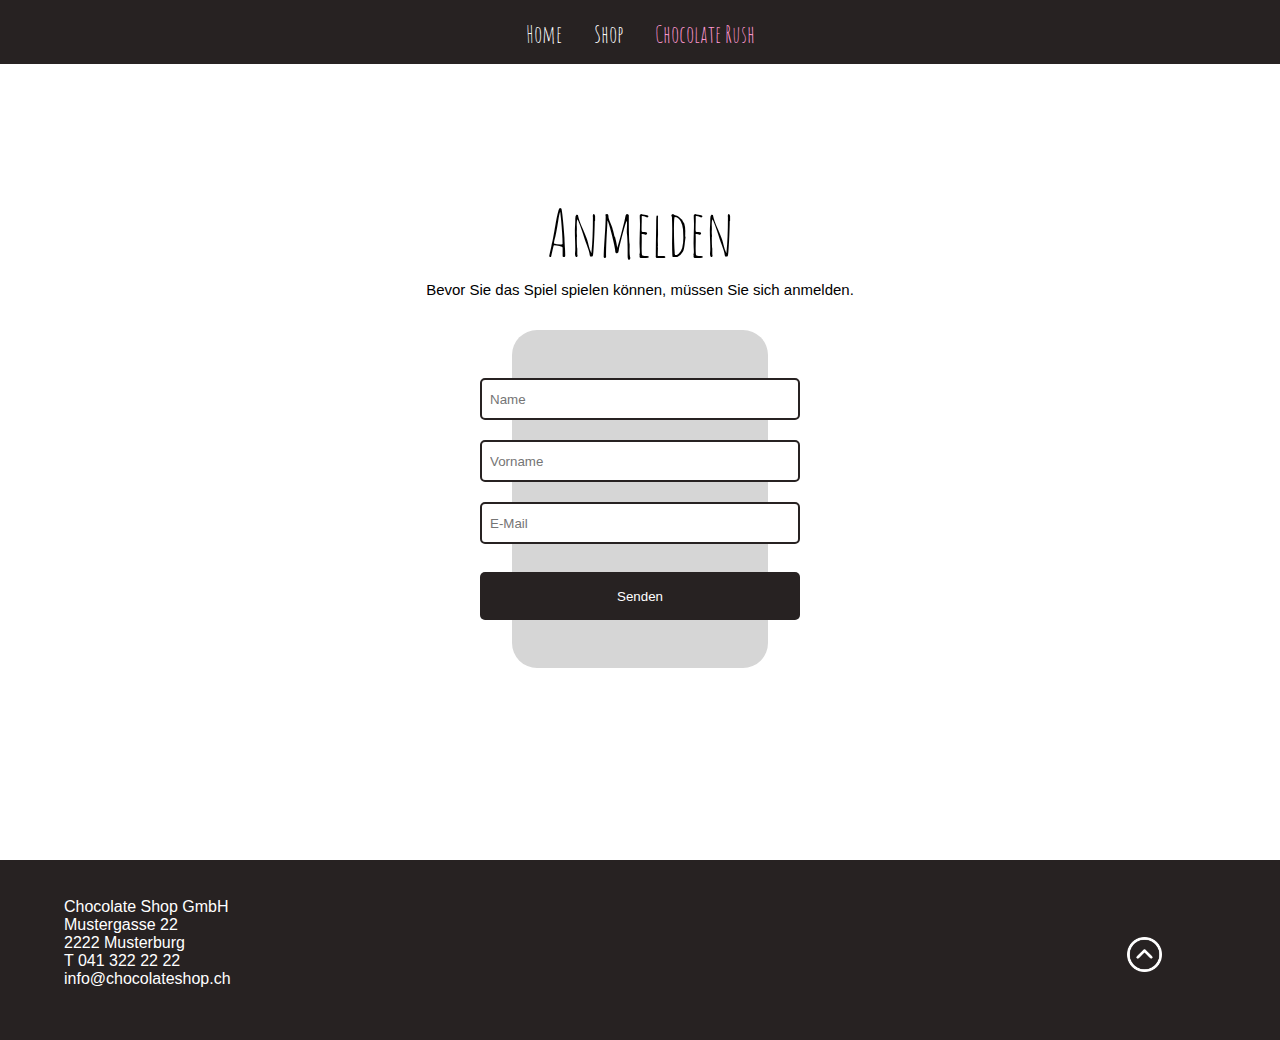
==== commit e9202e8a: "Update formular.html" ====
--- a/formular.html
+++ b/formular.html
@@ -3,173 +3,68 @@
 
 <head>
   <meta charset="UTF-8">
-  <meta http-equiv="X-UA-Compatible" content="IE=edge">
   <meta name="viewport" content="width=device-width, initial-scale=1.0">
-  <!--Verlinkung des CSS files-->
-  <link href="assets/css/shop.css" rel="stylesheet">
-  <title>Shop</title>
+  <!--Verlinkung des CSS Files-->
+  <link rel="stylesheet" href="assets/css/formular.css">
+  <title>Anmelden</title>
 </head>
 
 <body>
+
   <!--Aufbau des Headers-->
   <header>
     <!--Aufbau der Navigation-->
     <nav class="navigation">
       <ul class="navigation-liste">
         <li><a href="index.html">Home</a></li>
-        <li><a href="shop.html" id="hier">Shop</a></li>
+        <li><a href="shop.html">Shop</a></li>
         <!--Weiterleitung an Anmelde Seite bevor Besucher zu game kommt-->
-        <li><a href="formular.html">Chocolate Rush</a></li>
+        <li><a href="formular.html" id="hier">Chocolate Rush</a></li>
         <!--<li><a href="game.html">Chocolate Rush</a></li>-->
       </ul>
     </nav>
-
-    <p>SHOP</p>
-
   </header>
 
-  <!--Aufbau der Boxen-->
-  <div class="row">
-    <div class="column">
-      <div class="about-box">
-        <div class="product-placement">
-          <img class="produktbild" src="assets/Bilder/pink-rose.png" alt="pink-roses" title="Pink Roses">
+
+  <!--Aufbau der Formular Seite-->
+  <section class="formular">
+    <section class="anmeldeformular-inhalt">
+
+      <h2>Anmelden</h2>
+      <p>Bevor Sie das Spiel spielen können, müssen Sie sich anmelden. </p>
+
+      <!--Aufbau des Formulars mit der validateForm FUnktion und der Aktion-->
+      <form name="anmeldeformular" class="anmeldeformular" onsubmit="return validateForm()">
+
+        <div class="eingabefelder">
+          <!--Eingabefeld für den Nachnamen-->
+          <input type="text" id="name" name="name" placeholder="Name" required><br>
+          <!--div mit error Klasse und ...Err id für die Validierung-->
+          <div class="error" id="nameErr"></div>
+
+          <!--Eingabefeld für den Vornamen-->
+          <input type="text" id="vorname" name="vorname" placeholder="Vorname" required><br>
+          <!--div mit error Klasse und ...Err id für die Validierung-->
+          <div class="error" id="vornameErr"></div>
+
+          <!--Eingabefeld für die E-Mail Adresse-->
+          <input type="email" id="mail" name="mail" placeholder="E-Mail" required>
+          <!--div mit error Klasse und ...Err id für die Validierung-->
+          <div class="error" id="mailErr"></div>
+
+        <!--Button um das Formular abzusenden-->
+        <div class="sendebutton">
+          <button type="submit" id="submit">Senden</button>
         </div>
-        <div class="container">
-          <h2>Pink Roses</h2>
-          <p class="title">Vegane Schokolade</p>
-          <p class="description">Hauseigene Schokolade mit Rosenblüten.</p>
-          <label for="menge">Menge:</label>
-          <select name="menge" id="menge">
-            <option value="eins">1</option>
-            <option value="zwei">2</option>
-            <option value="drei">3</option>
-            <option value="vier">4</option>
-            <option value="fuenf">5</option>
-          </select><br>
-          <p><button class="button">Warenkorb</button></p>
-          <br>
-        </div>
-      </div>
-    </div>
+      </form>
 
-    <div class="column">
-      <div class="about-box">
-        <div class="product-placement">
-          <img class="produktbild" src="assets/Bilder/salted-peanuts.png" alt="salted-peanuts" title="Salted Peanuts">
-        </div>
-        <div class="container">
-          <h2>Salted Peanuts</h2>
-          <p class="title">Vegane Schokolade</p>
-          <p class="description">Hauseigene Schokolade mit gesalzenen Erdnüssen.</p>
-          <label for="menge">Menge:</label>
-          <select name="menge" id="menge">
-            <option value="eins">1</option>
-            <option value="zwei">2</option>
-            <option value="drei">3</option>
-            <option value="vier">4</option>
-            <option value="fuenf">5</option>
-          </select><br>
-          <p><button class="button">Warenkorb</button></p>
-          <br>
-        </div>
-      </div>
-    </div>
+      <!--Verlinkund der Javascript files-->
+      <script src="assets/js/validierung.js"></script>
+      <script src="assets/js/form.js"></script>
+      <script src="assets/js/database-client.js"></script>
 
-    <div class="column">
-      <div class="about-box">
-        <div class="product-placement">
-          <img class="produktbild" src="assets/Bilder/crispy-chocolat.png" alt="crispy-chocolate" title="Crispy Chocolate">
-        </div>
-        <div class="container">
-          <h2>Crispy Chocolate</h2>
-          <p class="title">Vegane Schokolade</p>
-          <p class="description">Hauseigene Schokolade mit Kakao-Splittern.</p>
-          <label for="menge">Menge:</label>
-          <select name="menge" id="menge">
-            <option value="eins">1</option>
-            <option value="zwei">2</option>
-            <option value="drei">3</option>
-            <option value="vier">4</option>
-            <option value="fuenf">5</option>
-          </select><br>
-          <p><button class="button">Warenkorb</button></p>
-          <br>
-        </div>
-      </div>
-    </div>
-  </div>
-
-  <div class="row">
-    <div class="column">
-      <div class="about-box">
-        <div class="product-placement">
-          <img class="produktbild" src="assets/Bilder/ovo-choc.png" alt="ovo-choc" title="Ovo Schokolade">
-        </div>
-        <div class="container">
-          <h2>Ovo Schokolade</h2>
-          <p class="title">Milchschokolade</p>
-          <p class="description">Schokolade mit Ovomaltine Crunch.</p>
-          <label for="menge">Menge:</label>
-          <select name="menge" id="menge">
-            <option value="eins">1</option>
-            <option value="zwei">2</option>
-            <option value="drei">3</option>
-            <option value="vier">4</option>
-            <option value="fuenf">5</option>
-          </select><br>
-          <p><button class="button">Warenkorb</button></p>
-          <br>
-        </div>
-      </div>
-    </div>
-
-    <div class="column">
-      <div class="about-box">
-        <div class="product-placement">
-          <img class="produktbild" src="assets/Bilder/weiss.choc.png" alt="weiss-choc" title="Weisse Schokolade">
-        </div>
-        <div class="container">
-          <h2>Lindt Blanc</h2>
-          <p class="title">Weisse Schokolade</p>
-          <p class="description">Cremige weisse Schokolade von Lindt.</p>
-          <label for="menge">Menge:</label>
-          <select name="menge" id="menge">
-            <option value="eins">1</option>
-            <option value="zwei">2</option>
-            <option value="drei">3</option>
-            <option value="vier">4</option>
-            <option value="fuenf">5</option>
-          </select><br>
-          <p><button class="button">Warenkorb</button></p>
-          <br>
-        </div>
-      </div>
-    </div>
-
-    <div class="column">
-      <div class="about-box">
-        <div class="product-placement">
-          <img class="produktbild" src="assets/Bilder/nuss-choc.png" alt="nuss-choc" title="Nuss Schokolade">
-        </div>
-        <div class="container">
-          <h2>Lindt Milch-Nuss</h2>
-          <p class="title">Nuss Schokolade</p>
-          <p class="description">Lindt Milchschokolade mit Nüssen.</p>
-          <label for="menge">Menge:</label>
-          <select name="menge" id="menge">
-            <option value="eins">1</option>
-            <option value="zwei">2</option>
-            <option value="drei">3</option>
-            <option value="vier">4</option>
-            <option value="fuenf">5</option>
-          </select><br>
-          <p><button class="button">Warenkorb</button></p>
-          <br>
-        </div>
-      </div>
-    </div>
-  </div>
+    </section>
+  </section>
 
   <!--Aufbau des Footers-->
   <footer class="footerinhalt">
--- a/assets/css/formular.css
+++ b/assets/css/formular.css
@@ -0,0 +1,358 @@
+/*importierte Schriftart*/
+@import url('https://fonts.googleapis.com/css2?family=Amatic+SC&family=Tangerine&display=swap');
+
+/*Grundlegendes Styling wenn nichts anderes definiert wird*/
+*{
+    font-family: 'Segoe UI', Tahoma, Geneva, Verdana, sans-serif;
+    margin: 0;
+    padding: 0;
+    border: none;
+}
+
+/*Styling der Titel*/
+h1{
+    font-size: 6rem;
+    font-family: 'Amatic SC', cursive;
+}
+
+h2{
+    font-size: 4rem;
+    font-family: 'Amatic SC', cursive;
+    font-weight: lighter;
+}
+
+
+/*Styling der Navigation*/
+.navigation{
+    position: fixed;
+    top: 0;
+    width: 100%;
+}
+
+.navigation-liste{
+    display: flex;
+    justify-content: center;
+    background-color: rgb(39, 34, 34);
+    height: 4rem;
+}
+
+
+.navigation-liste li{
+    list-style: none;
+    margin-top: 1.2rem;
+    font-size: 1.5rem;
+}
+
+.navigation-liste a{
+    text-decoration: none;
+    text-align: right;
+    color: white;
+    font-family: 'Amatic SC', cursive;
+    padding: 0 1rem 0 1rem
+}
+
+.navigation-liste a:hover{
+    color: rgb(255, 73, 173);
+}
+
+#hier{
+    color: rgb(255, 154, 210)
+}
+
+.anmeldeformular-inhalt h2{
+    display: flex;
+    justify-content: center;
+    margin: 15% 0 0.5rem 0;
+}
+
+.anmeldeformular-inhalt p{
+    display: flex;
+    justify-content: center;
+    font-size: 15px;
+    margin-bottom: 2rem;
+}
+
+.anmeldeformular{
+    background-color: rgb(214, 214, 214);
+    display: flex;
+    justify-content: center;
+    margin: 0 40% 15% 40%;
+    padding: 3rem;
+    border-radius: 25px;
+}
+
+.eingabefelder input{
+    margin-bottom: 10px;
+    width: 700px;
+}
+
+
+input{
+    border: 2px solid rgb(39, 34, 34);
+    border-radius: 5px;
+    padding: 0.5rem 0.5rem 0.5rem 0.5rem;
+}
+
+
+#pink-roses{
+    margin-left: 50px;
+}
+
+#salted-peanuts{
+    margin-left: 22px;
+}
+
+#crispy-chocolate{
+    margin-left: 6px;
+}
+
+#coconut-milk{
+    margin-left: 31px;
+}
+
+
+#anzahl{
+    border:2px solid rgb(39, 34, 34);
+    height: 22px;
+    width: 44px;
+    margin-left: 10px;
+    margin-bottom: 10px;
+}
+
+#anrede{
+    border:2px solid rgb(39, 34, 34);
+    border-radius: 5px;
+    margin-left: 10px;
+}
+
+#name, #vorname, #mail{
+    height: 22px;
+    width: 300px;
+}
+
+/*Styling der Fehlermeldung der Javascript-Validierung*/
+.error{
+    color: red;
+    font-size: 10px;
+    margin-bottom: 10px;
+}
+
+button{
+    color: white;
+    background-color:rgb(39, 34, 34);
+    border: none;
+    padding: 0.5rem 1rem 0.5rem 1rem;
+    border-radius: 5px;
+    margin-top: 0.5rem;
+    cursor: pointer;
+    width: 100%;
+    height: 3rem;
+}
+
+button:hover{
+    background-color: #555;
+}
+
+/*Styling des Footers*/
+.footerinhalt{
+    color: white;
+    background-color: rgb(39, 34, 34);
+    height: 180px;
+    display: flex;
+    flex-direction: row;
+    padding-right: 0;
+}
+
+.footer-adresse{
+    padding: 2.4rem 0 0 4rem;
+}
+
+.footerinhalt li{
+    list-style: none;
+}
+
+.pfeil-nach-oben{
+    padding-left: 80%;
+}
+
+.pfeil-nach-oben-bild{
+    padding-top: 4.8rem;
+    width: 35px;
+    height: 35px;
+}
+
+/*Responsive Design mit media queries*/
+@media screen and (max-width: 1680px){
+
+    .pfeil-nach-oben{
+        padding-left: 75%;
+    }
+
+}
+
+@media screen and (max-width: 1358px){
+
+    .pfeil-nach-oben{
+        padding-left: 70%;
+    }
+}
+
+@media screen and (max-width: 1070px){
+
+    .pfeil-nach-oben{
+        padding-left: 65%;
+    }
+}
+
+@media screen and (max-width: 905px){
+
+    .pfeil-nach-oben{
+        padding-left: 60%;
+    }
+
+}
+
+@media screen and (max-width: 760px){
+    
+    .pfeil-nach-oben{
+        padding-left: 55%;
+    }
+
+
+    h1 {
+        font-size: 4rem;
+        font-family: 'Amatic SC', cursive;
+    }
+    
+    header p{
+        font-size: 3rem;
+        font-family: 'Amatic SC', cursive;
+        padding-top: 80px;
+    }
+
+    h2{
+        font-size: 3rem;
+        font-family: 'Amatic SC', cursive;
+        font-weight: lighter;
+    }
+}
+
+@media screen and (max-width: 666px){
+
+    .pfeil-nach-oben{
+        padding-left: 47%;
+    }
+}
+
+@media screen and (max-width: 539px){
+
+    .pfeil-nach-oben{
+        padding-left: 35%;
+    }
+
+}
+
+@media screen and (max-width: 450px){
+
+    .pfeil-nach-oben{
+        padding-left: 25%;
+    }
+
+    .navigation-liste a{
+        font-size: 18px;
+    }
+
+
+    h1 {
+        font-size: 3.5rem;
+        font-family: 'Amatic SC', cursive;
+    }
+    
+
+    h2{
+        font-size: 2.5rem;
+        font-family: 'Amatic SC', cursive;
+        font-weight: lighter;
+    }
+
+    .formular{
+        margin-left: 15%;
+    }
+    
+}
+
+@media screen and (max-width: 380px){
+    .footer-adresse{
+        padding: 2.4rem 0 0 2rem;
+    }
+
+    h1 {
+        font-size: 3rem;
+        font-family: 'Amatic SC', cursive;
+    }
+    
+    header p{
+        font-size: 2.5rem;
+        font-family: 'Amatic SC', cursive;
+    }
+
+    h2{
+        font-size: 2rem;
+        font-family: 'Amatic SC', cursive;
+        font-weight: lighter;
+    }
+
+    .navigation-liste a{
+        padding: 0 0.5rem 0 0.5rem;
+    }
+
+}
+
+@media screen and (max-width: 340px){
+    .formular{
+        margin-left: 25px;
+    }
+}
+
+@media screen and (max-width: 330px){
+    .navigation-liste a{
+        font-size: 15px;
+    }
+}
+
+@media screen and (max-width: 320px){
+
+    .pfeil-nach-oben{
+        padding-left: 12%;
+    }
+
+    input{
+        width: 180px;
+    }
+}
+
+@media screen and (max-width: 319px){
+
+    h1 {
+        font-size: 2.7rem;
+        font-family: 'Amatic SC', cursive;
+    }
+    
+    header p{
+        font-size: 2rem;
+        font-family: 'Amatic SC', cursive;
+    }
+
+    h2{
+        font-size: 1.7rem;
+        font-family: 'Amatic SC', cursive;
+        font-weight: lighter;
+    }
+    
+    .navigation-liste li{
+        list-style: none;
+        margin-top: 2rem;
+        font-size: 1.2rem;
+    }
+
+}
